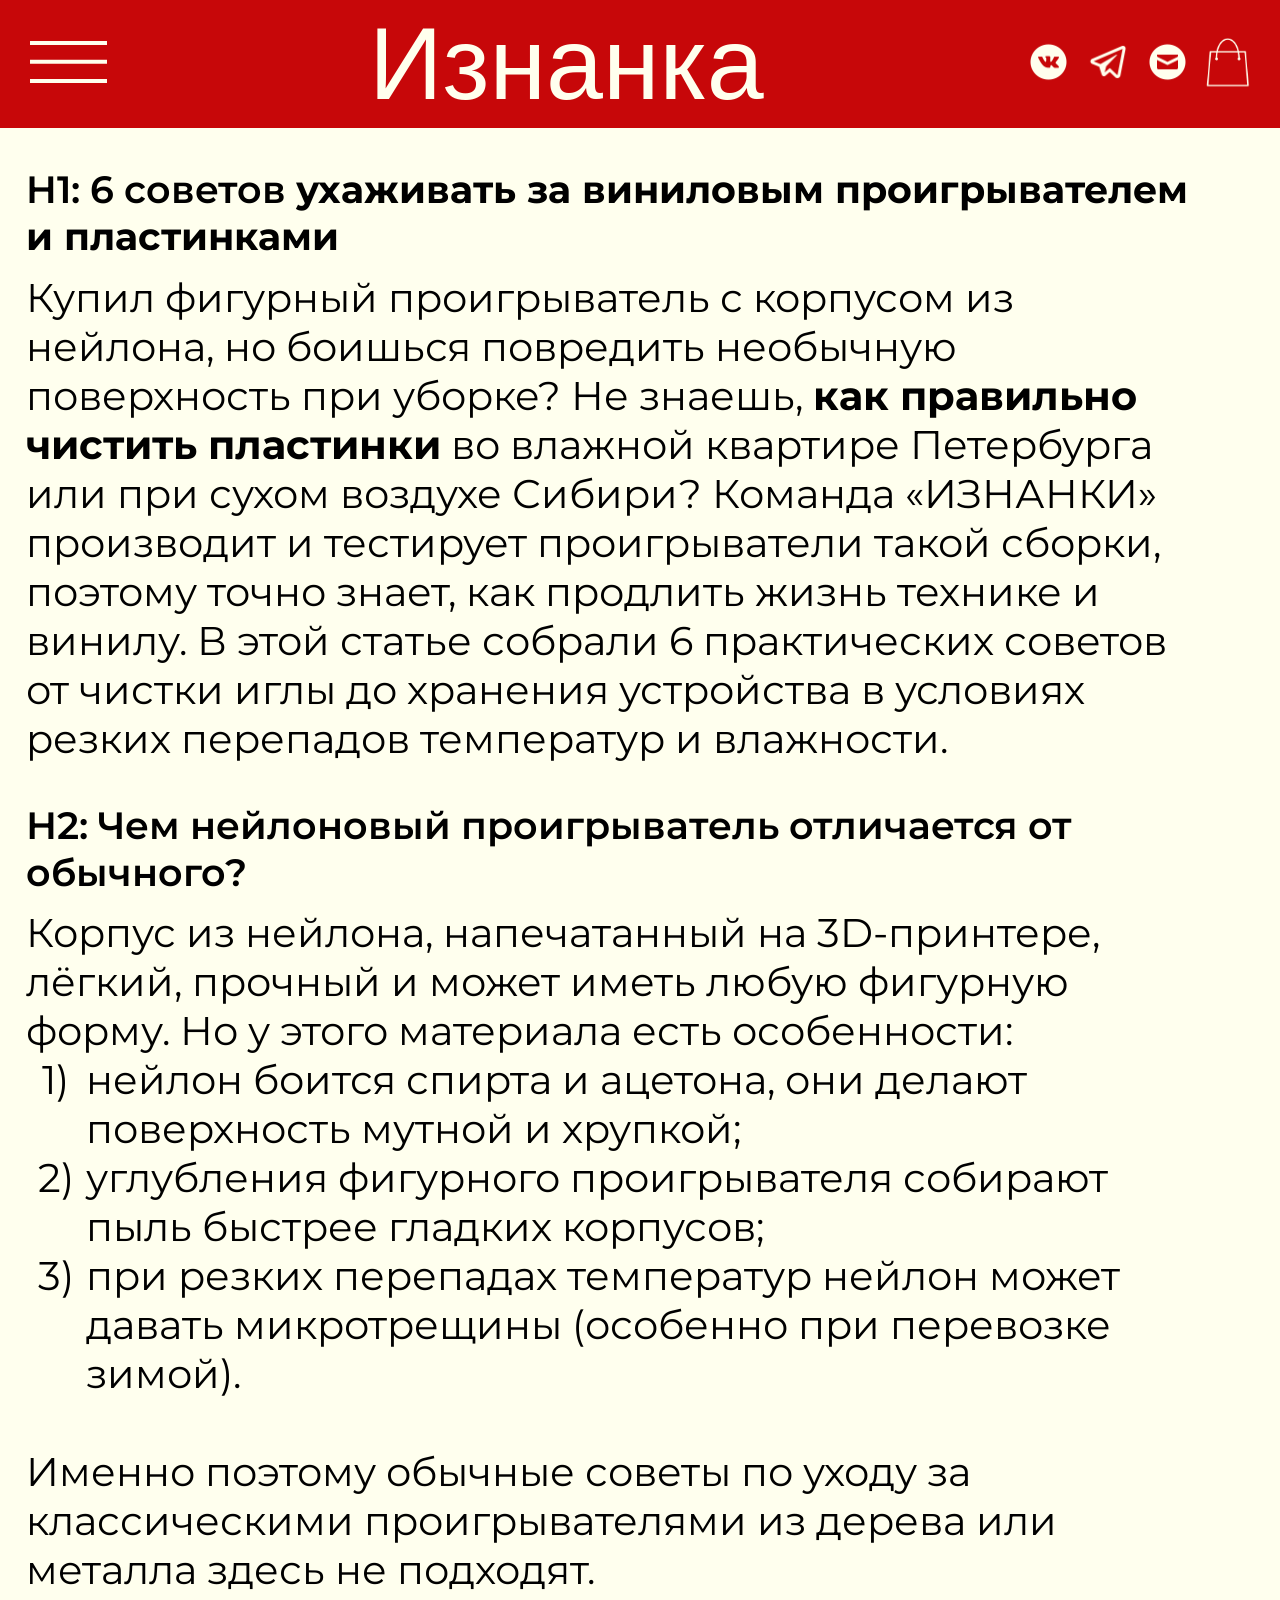
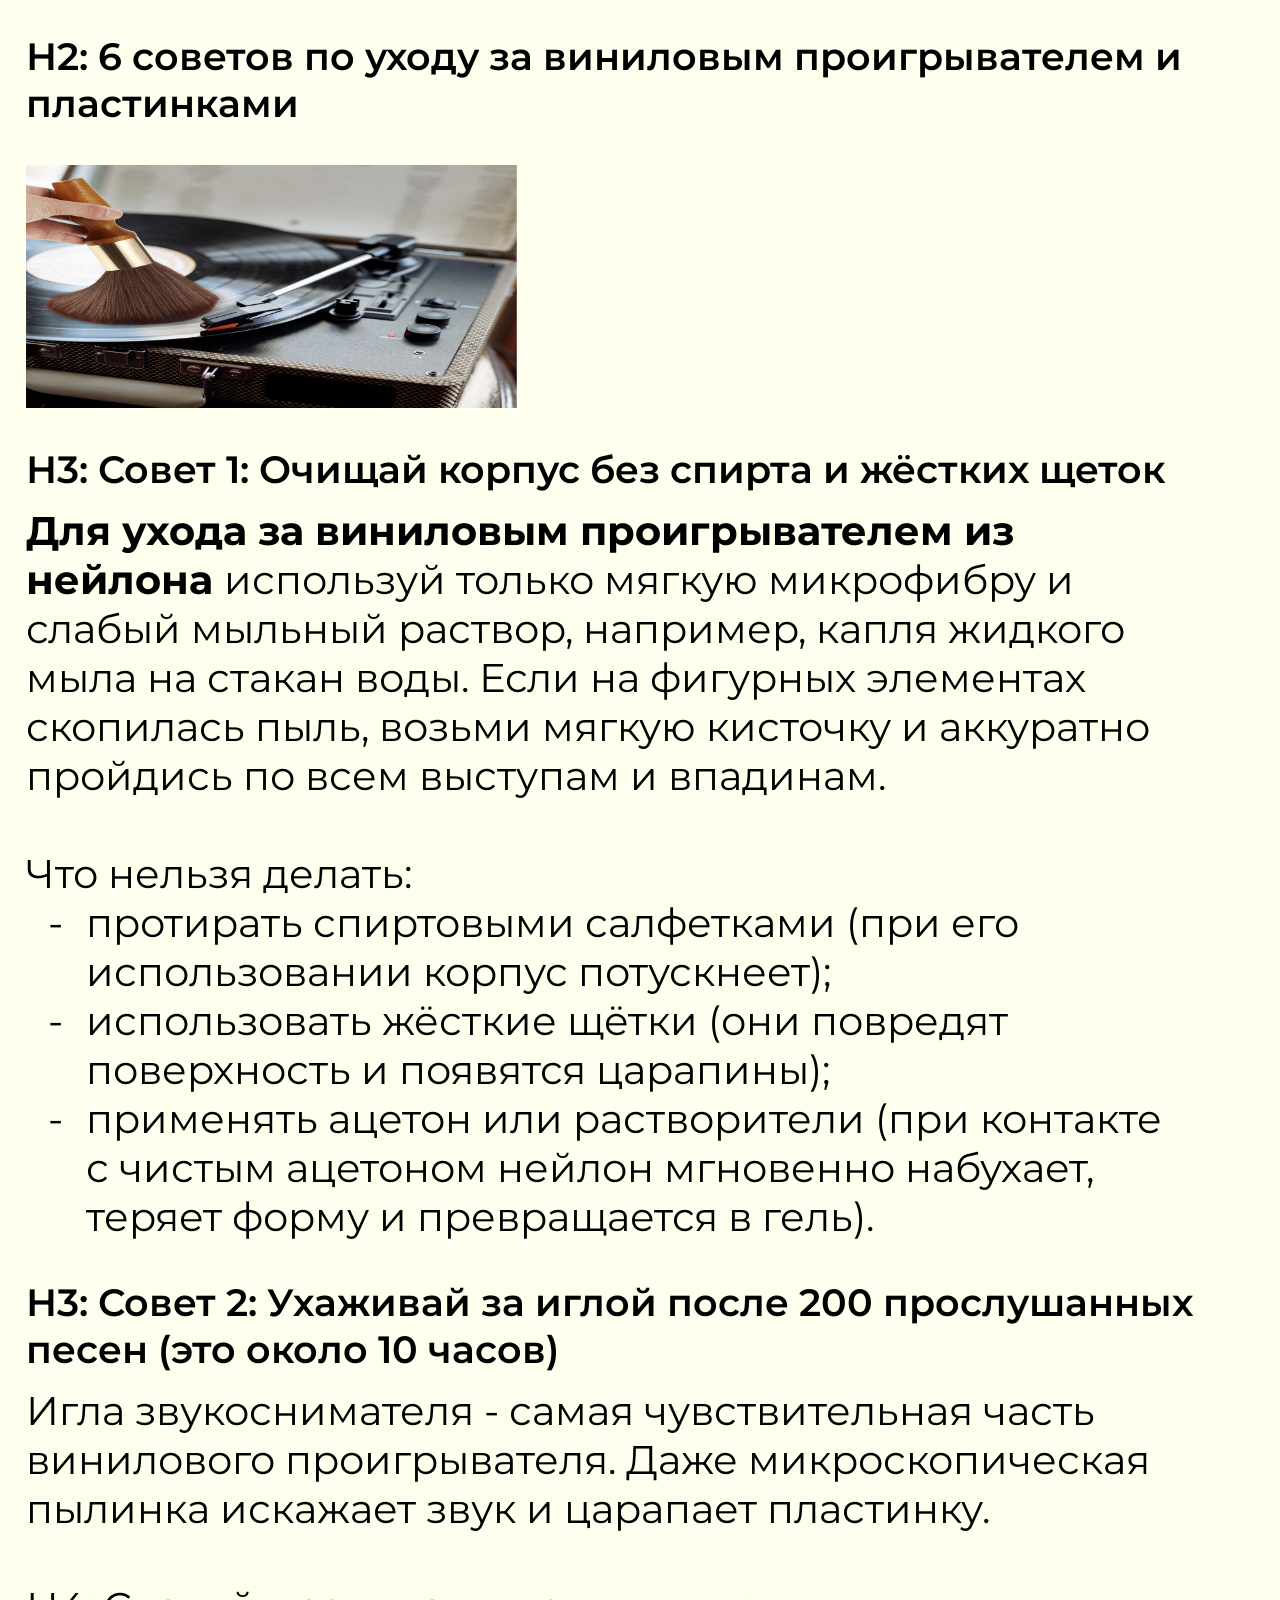
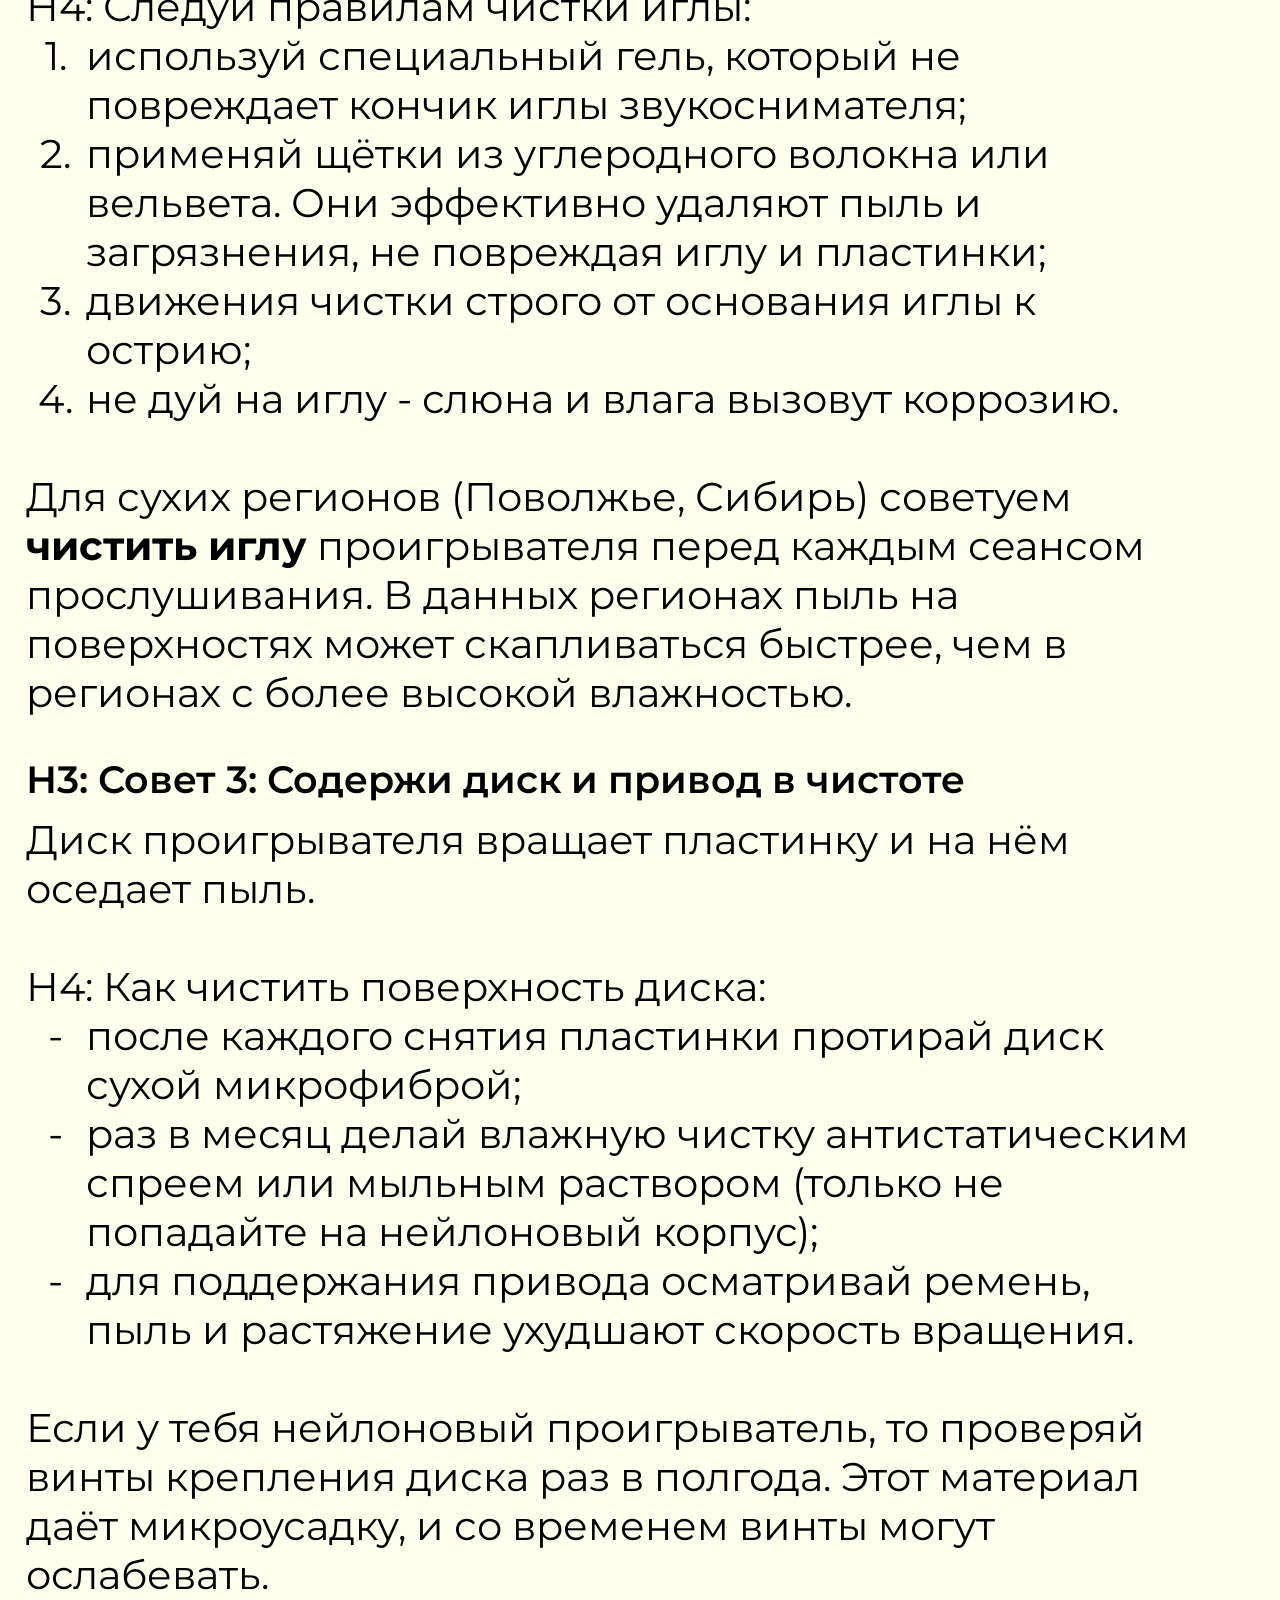
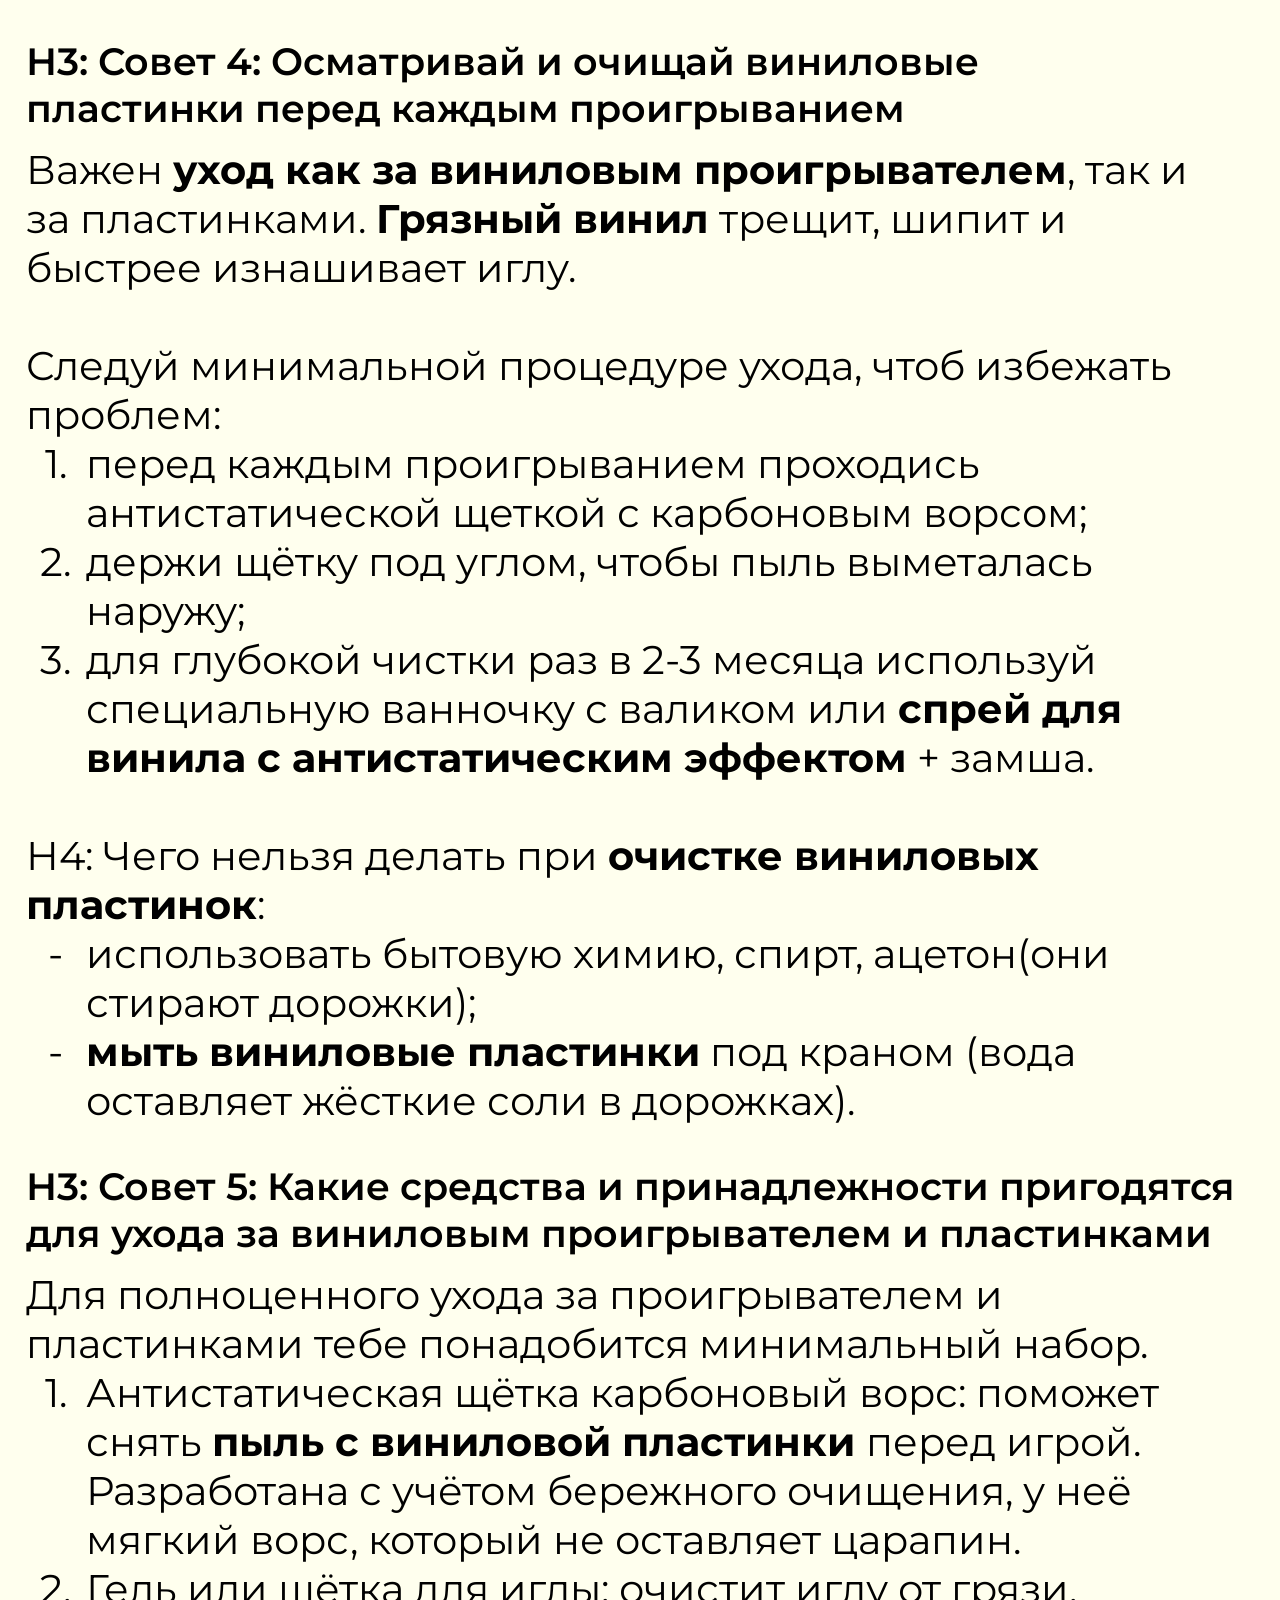
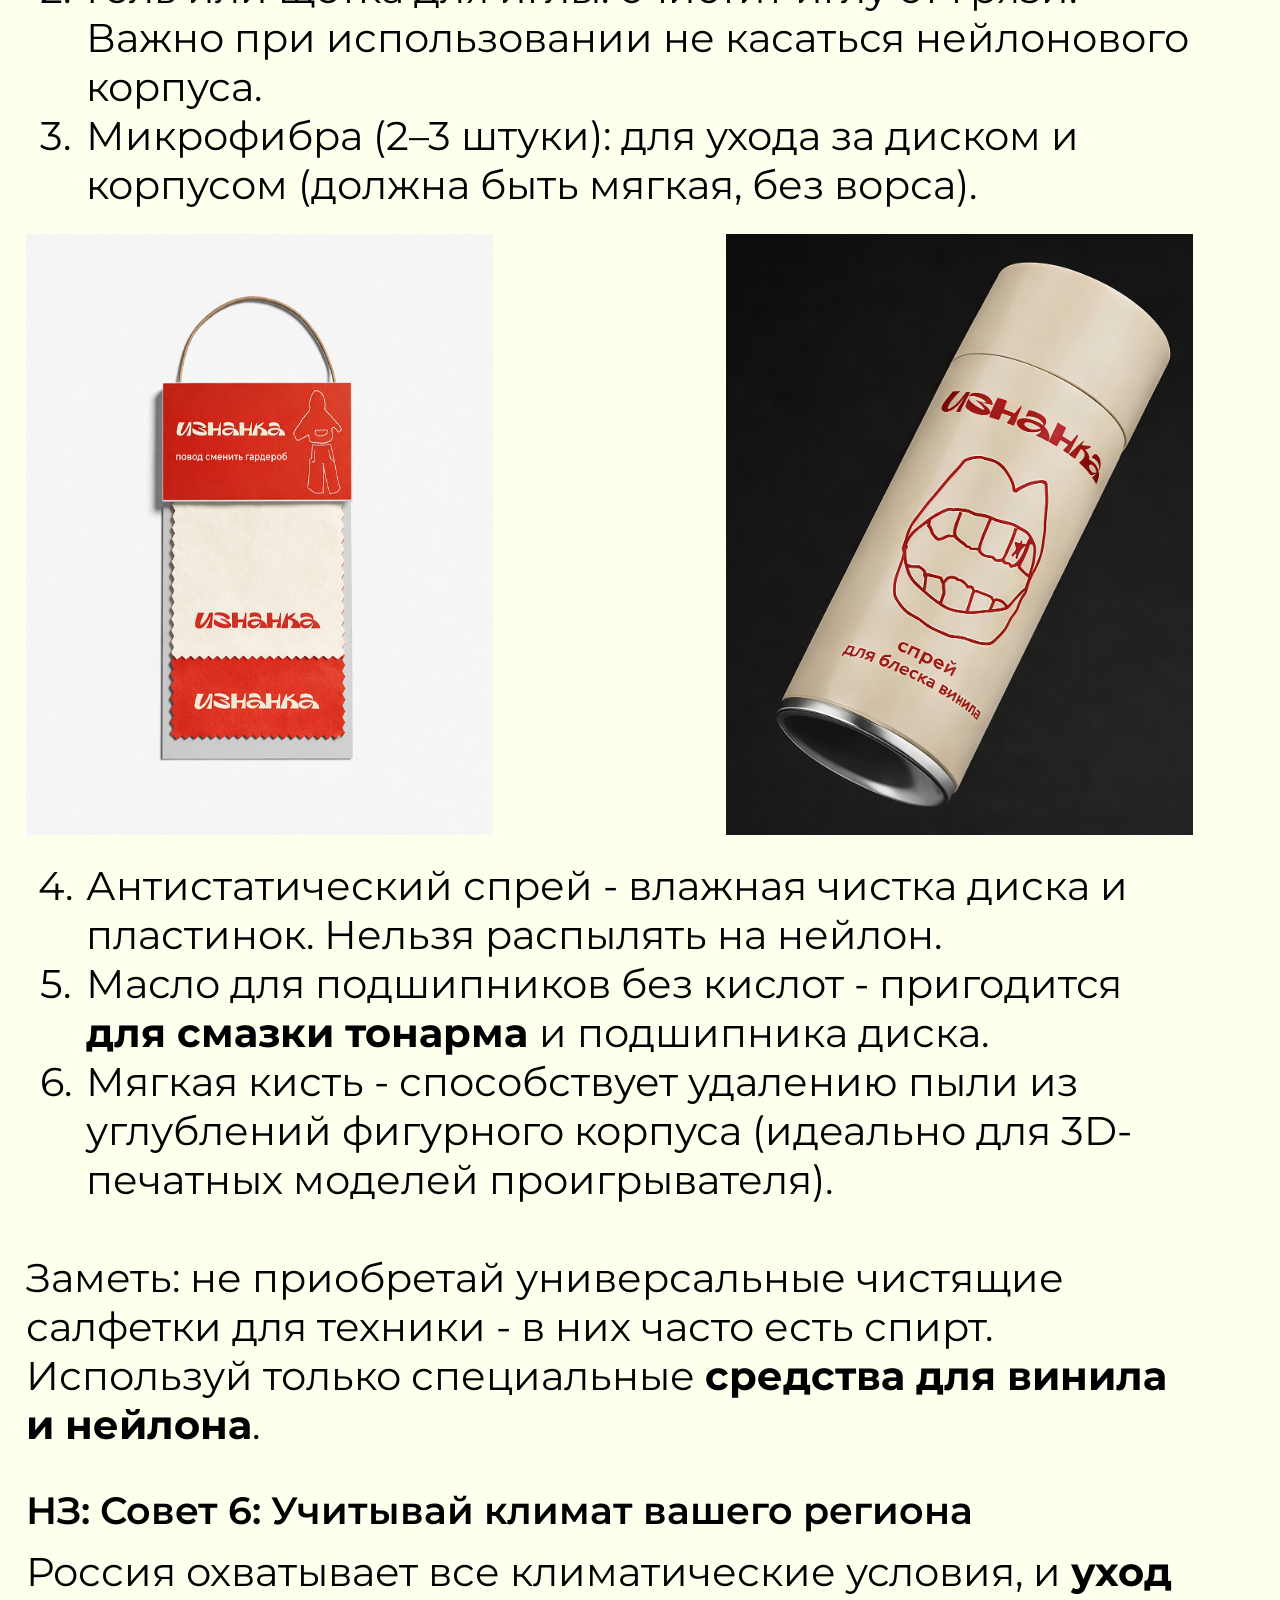
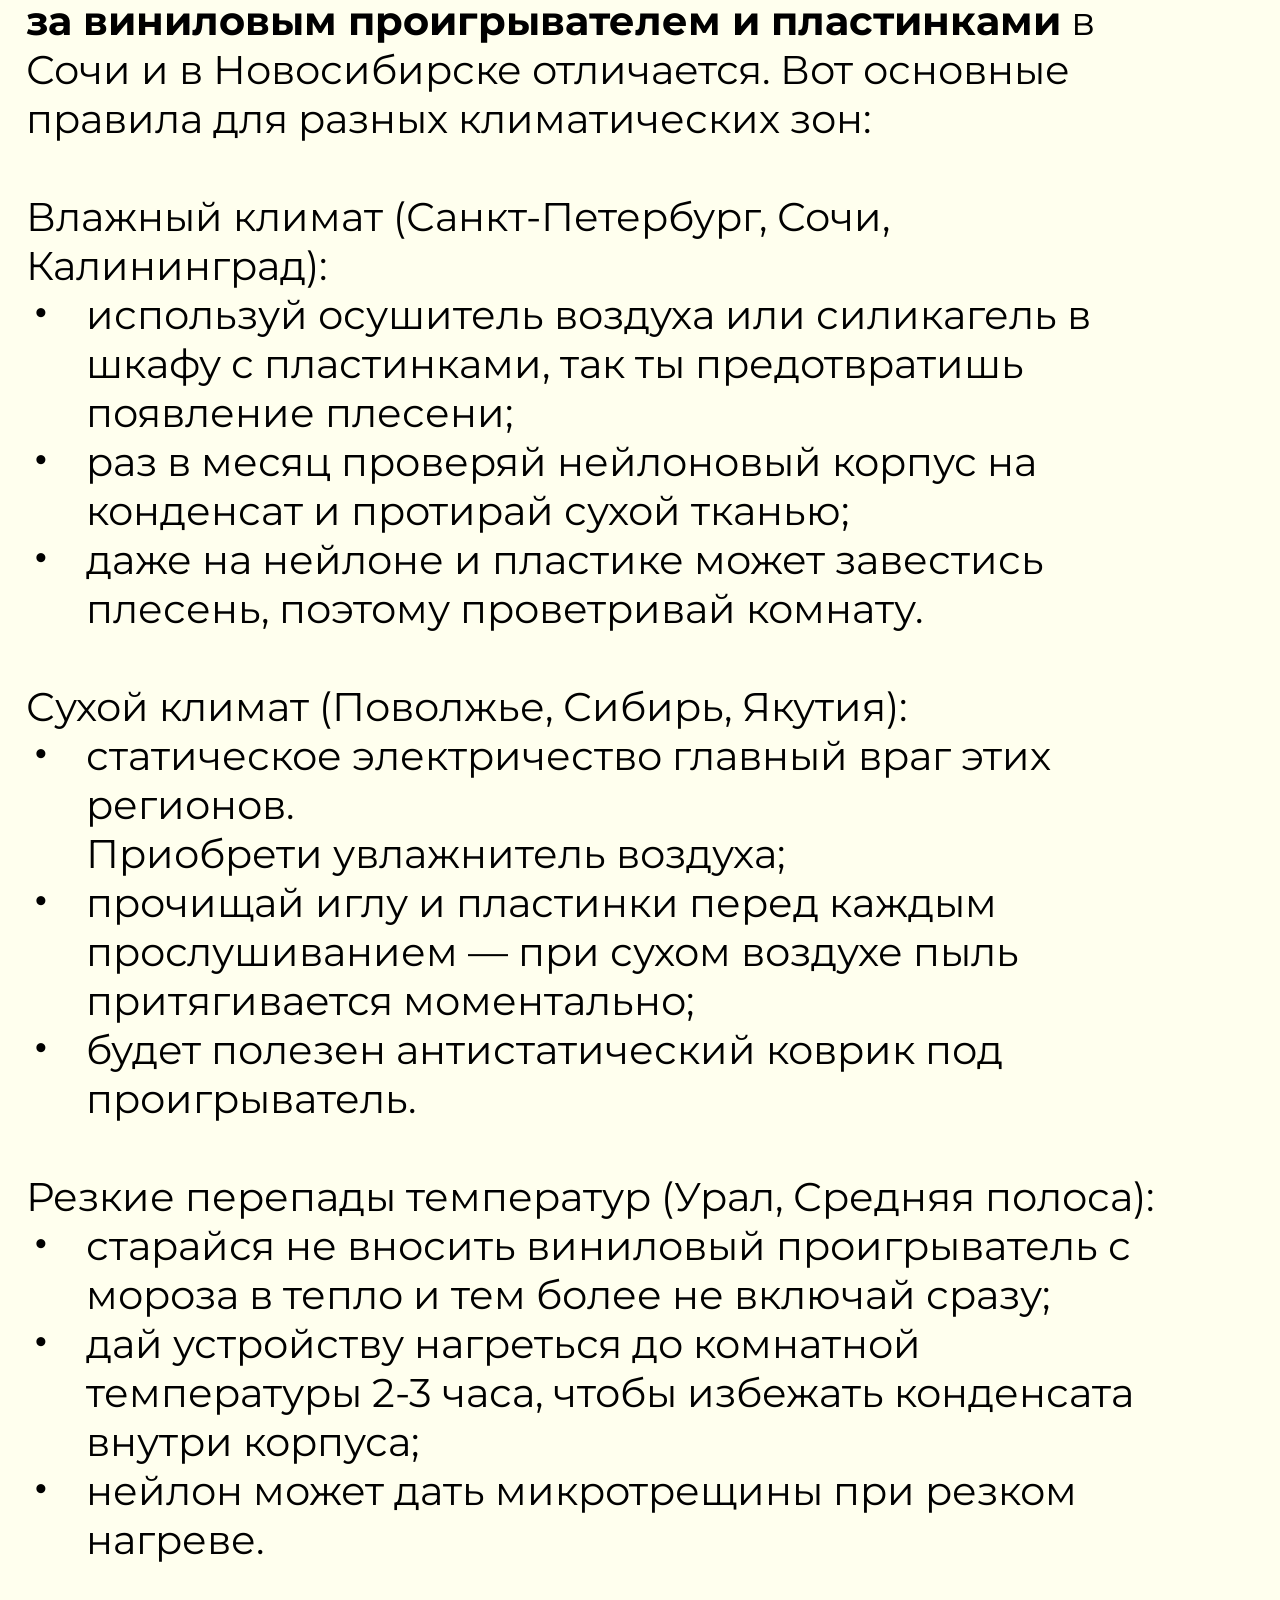
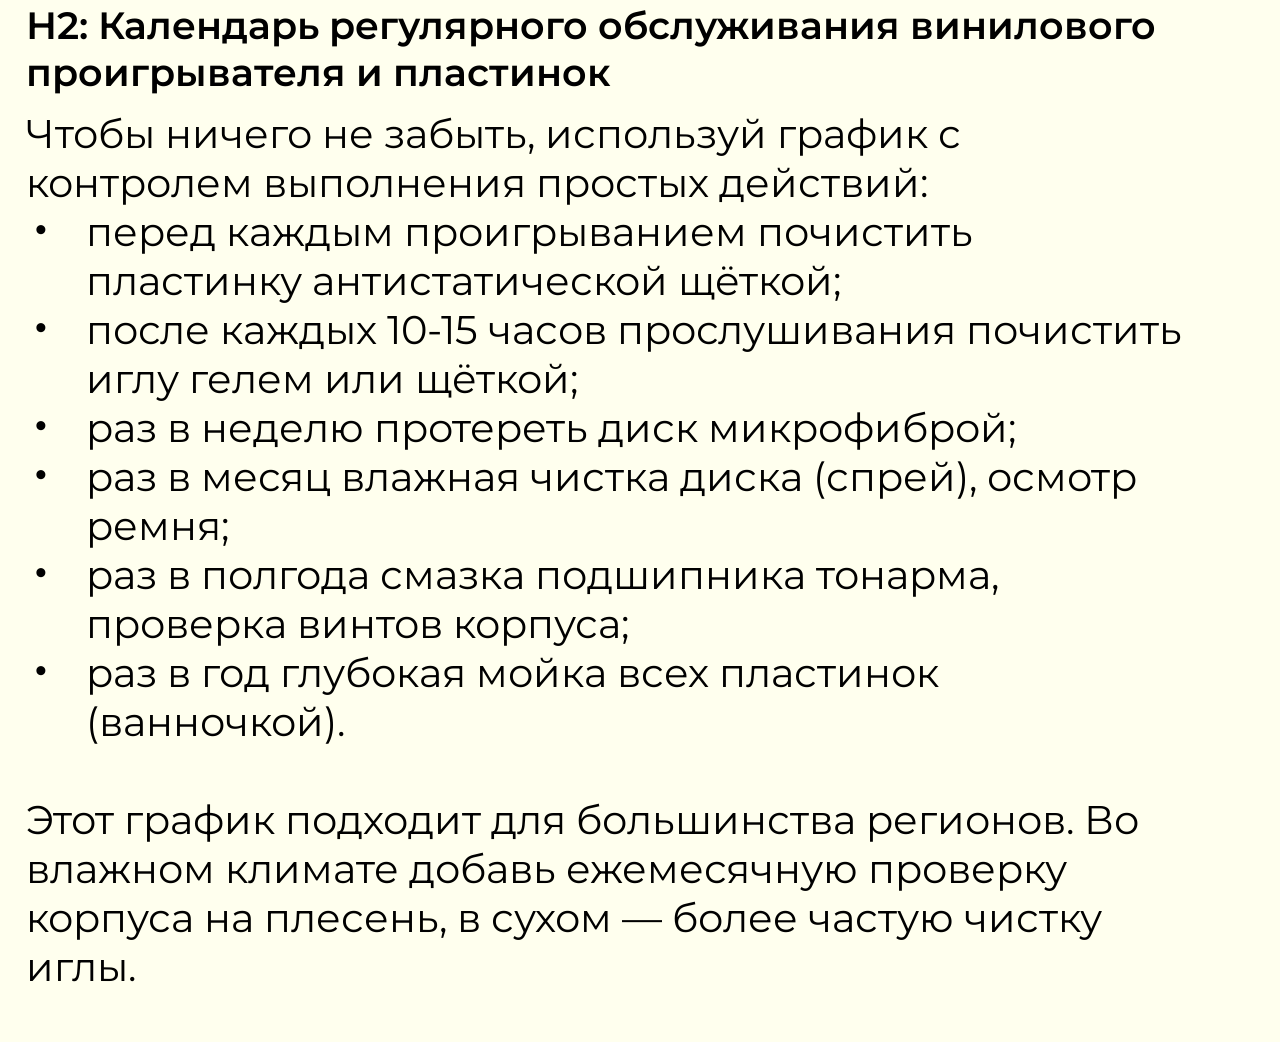
==== 6-sovetov-kak-uhazhivatь-za-vinilovym-proigryvatelem-i-plastinkami.html @ 29575b29 "11.04 1:49 add first article" ====
<!DOCTYPE html>
<html lang="ru">

<head>
  <meta charset="UTF-8">
  <meta name="viewport" content="width=device-width, initial-scale=1.0">
  <title>Страница не найдена</title>
  <link rel="stylesheet" href="assets/styles/articles.css">

</head>

<body>
  <header>
    <div class="header visible" id="header">
      <div class="header-left">
        <div class="menu-icon unmobile menu-open-btn">
          <img src="assets/icons/menu-icon-reverse.svg" alt="arrow">
        </div>
      </div>

      <div class="logo">Изнанка</div>

      <div class="header-right">
        <div class="header-icons">
          <a href="https://vk.ru/club236979089"><img src="assets/icons/vk-white.svg" alt="arrow"></a>
          <a href="https://t.me/iznankazvuka"><img src="assets/icons/telegram-white.svg" alt="arrow"></a>
          <a href="varya.fedorova.06@list.ru"><img src="assets/icons/main-white.svg" alt="arrow"></a>
          <a class="cart-button"><img id="cart-icon-mobile" src="assets/icons/cart-icon-reverse.svg" alt="arrow"></a>
        </div>
      </div>
    </div>
  </header>

  <article class="container">
    <h1 class="subtitle">
      H1: 6 советов <strong>ухаживать за виниловым проигрывателем и пластинками</strong>
    </h1>
    <div class="text-content">
      <p>Купил фигурный проигрыватель с корпусом из нейлона, но боишься повредить необычную поверхность при уборке? Не
        знаешь, <strong>как правильно чистить пластинки</strong> во влажной квартире Петербурга или при сухом воздухе
        Сибири? Команда «ИЗНАНКИ» производит и тестирует проигрыватели такой сборки, поэтому точно знает, как продлить
        жизнь
        технике и винилу. В этой статье собрали 6 практических советов от чистки иглы до хранения устройства в условиях
        резких перепадов температур и влажности.</p>
    </div>

    <h1 class="subtitle">
      Н2: Чем нейлоновый проигрыватель отличается от обычного?
    </h1>
    <div class="text-content">
      <p>Корпус из нейлона, напечатанный на 3D-принтере, лёгкий, прочный и может иметь любую фигурную форму. Но у этого
        материала есть особенности:
      <ol class="custom-counter" id="features-nylon">
        <li>нейлон боится спирта и ацетона, они делают поверхность мутной и хрупкой;</li>
        <li>углубления фигурного проигрывателя собирают пыль быстрее гладких корпусов;</li>
        <li>при резких перепадах температур нейлон может давать микротрещины (особенно при перевозке зимой).</li>
      </ol>
      <br>
      Именно поэтому обычные советы по уходу за классическими проигрывателями из дерева или металла здесь не подходят.
      </p>
    </div>

    <h1 class="subtitle">
      Н2: 6 советов по уходу за виниловым проигрывателем и пластинками
    </h1>
    <img src="assets/media/article1_img1.png" alt="arrow">

    <h1 class="subtitle">
      Н3: Совет 1: Очищай корпус без спирта и жёстких щеток
    </h1>
    <div class="text-content">
      <strong>Для ухода за виниловым проигрывателем из нейлона </strong>используй только мягкую микрофибру и слабый
      мыльный раствор,
      например, капля жидкого мыла на стакан воды. Если на фигурных элементах скопилась пыль, возьми мягкую кисточку и
      аккуратно пройдись по всем выступам и впадинам. <br> <br>
      Что нельзя делать: <br>
      <ol class="custom-counter" id="cant-do">
        <li>протирать спиртовыми салфетками (при его использовании корпус потускнеет);</li>
        <li>использовать жёсткие щётки (они повредят поверхность и появятся царапины);</li>
        <li>применять ацетон или растворители (при контакте с чистым ацетоном нейлон мгновенно набухает, теряет форму и
          превращается в гель).</li>
      </ol>
    </div>


    <h1 class="subtitle">
      Н3: Совет 2: Ухаживай за иглой после 200 прослушанных песен (это около 10 часов)
    </h1>
    <div class="text-content">
      Игла звукоснимателя - самая чувствительная часть винилового проигрывателя. Даже микроскопическая пылинка искажает
      звук и царапает пластинку. <br><br>
      Н4: Следуй правилам чистки иглы:
      <ol class="custom-counter" id="cleaning-needle">
        <li>используй специальный гель, который не повреждает кончик иглы звукоснимателя;</li>
        <li>применяй щётки из углеродного волокна или вельвета. Они эффективно удаляют пыль и загрязнения, не повреждая
          иглу и
          пластинки;</li>
        <li>движения чистки строго от основания иглы к острию;</li>
        <li>не дуй на иглу - слюна и влага вызовут коррозию.</li>
      </ol>
      <br>
      Для сухих регионов (Поволжье, Сибирь) советуем <strong>чистить иглу</strong> проигрывателя перед каждым сеансом
      прослушивания. В
      данных регионах пыль на поверхностях может скапливаться быстрее, чем в регионах с более высокой влажностью.
    </div>

    <h1 class="subtitle">
      Н3: Совет 3: Содержи диск и привод в чистоте
    </h1>
    <div class="text-content">
      Диск проигрывателя вращает пластинку и на нём оседает пыль.<br><br>
      Н4: Как чистить поверхность диска:
      <ol class="custom-counter" id="disk-cleaning">
        <li>после каждого снятия пластинки протирай диск сухой микрофиброй;</li>
        <li>раз в месяц делай влажную чистку антистатическим спреем или мыльным раствором (только не попадайте на
          нейлоновый корпус);</li>
        <li>для поддержания привода осматривай ремень, пыль и растяжение ухудшают скорость вращения.</li>
      </ol>
      <br>
      Если у тебя нейлоновый проигрыватель, то проверяй винты крепления диска раз в полгода. Этот материал даёт
      микроусадку, и со временем винты могут ослабевать.
    </div>

    <h1 class="subtitle">
      Н3: Совет 4: Осматривай и очищай виниловые пластинки перед каждым проигрыванием
    </h1>
    <div class="text-content">
      Важен <strong>уход как за виниловым проигрывателем</strong>, так и за пластинками. <strong>Грязный винил</strong>
      трещит, шипит и быстрее изнашивает иглу. <br><br>
      Следуй минимальной процедуре ухода, чтоб избежать проблем:
      <ol class="custom-counter" id="vinyl-rules">
        <li>перед каждым проигрыванием проходись антистатической щеткой с карбоновым ворсом;</li>
        <li>держи щётку под углом, чтобы пыль выметалась наружу;</li>
        <li>для глубокой чистки раз в 2-3 месяца используй специальную ванночку с валиком или <strong>спрей для винила с
            антистатическим эффектом</strong> + замша.</li>
      </ol>
      <br>
      Н4: Чего нельзя делать при <strong>очистке виниловых пластинок</strong>:
      <ol class="custom-counter" id="vinyl-donts">
        <li>использовать бытовую химию, спирт, ацетон(они стирают дорожки);</li>
        <li><strong>мыть виниловые пластинки</strong> под краном (вода оставляет жёсткие соли в дорожках).</li>
      </ol>
    </div>

    <h1 class="subtitle" style="width: 100%;">
      Н3: Совет 5: Какие средства и принадлежности пригодятся для ухода за виниловым проигрывателем и пластинками
    </h1>
    <div class="text-content">
      Для полноценного ухода за проигрывателем и пластинками тебе понадобится минимальный набор.
      <ol class="custom-counter" id="tools-list">
        <li>Антистатическая щётка карбоновый ворс: поможет снять <strong>пыль с виниловой пластинки </strong>перед игрой. Разработана с
          учётом бережного очищения, у неё мягкий ворс, который не оставляет царапин. </li>
        <li>Гель или щётка для иглы: очистит иглу от грязи. Важно при использовании не касаться нейлонового корпуса.
        </li>
        <li>Микрофибра (2–3 штуки): для ухода за диском и корпусом (должна быть мягкая, без ворса).</li>
        <div style="display: flex; justify-content: space-between;">
          <img src="assets/media/article1_img2.png" alt="arrow">
          <img src="assets/media/article1_img3.png" alt="arrow">
        </div>
        <li>Антистатический спрей - влажная чистка диска и пластинок. Нельзя распылять на нейлон.</li>
        <li>Масло для подшипников без кислот - пригодится<strong> для смазки тонарма </strong>и подшипника диска.</li>
        <li>Мягкая кисть - способствует удалению пыли из углублений фигурного корпуса (идеально для 3D-печатных моделей проигрывателя).</li>
      </ol>
      <br>
      Заметь: не приобретай универсальные чистящие салфетки для техники - в них часто есть спирт. Используй только специальные <strong>средства для винила и нейлона</strong>.
    </div>
<h1 class="subtitle">
      НЗ: Совет 6: Учитывай климат вашего региона 
    </h1>
    <div class="text-content">
      Россия охватывает все климатические условия, и <strong> уход за виниловым проигрывателем и пластинками</strong> в Сочи и в Новосибирске отличается. 
      Вот основные правила для разных климатических зон:  <br><br>
      
      Влажный климат (Санкт-Петербург, Сочи, Калининград): 
      <ol class="custom-counter" id="climate-wet">
        <li>используй осушитель воздуха или силикагель в шкафу с пластинками, так ты предотвратишь появление плесени; </li>
        <li>раз в месяц проверяй нейлоновый корпус на конденсат и протирай сухой тканью; </li>
        <li>даже на нейлоне и пластике может завестись плесень, поэтому проветривай комнату. </li>
      </ol>
      <br>
      
      Сухой климат (Поволжье, Сибирь, Якутия):  <br>
      <ol class="custom-counter" id="climate-dry">
        <li>статическое электричество главный враг этих регионов. <br>Приобрети увлажнитель воздуха; </li>
        <li>прочищай иглу и пластинки перед каждым прослушиванием — при сухом воздухе пыль притягивается моментально; </li>
        <li>будет полезен антистатический коврик под проигрыватель. </li>
      </ol>
      <br>
      
      Резкие перепады температур (Урал, Средняя полоса): 
      <ol class="custom-counter" id="climate-temp">
        <li>старайся не вносить виниловый проигрыватель с мороза в тепло и тем более не включай сразу; </li>
        <li>дай устройству нагреться до комнатной температуры 2-3 часа, чтобы избежать конденсата внутри корпуса; </li>
        <li>нейлон может дать микротрещины при резком нагреве. </li>
      </ol>
    </div>

    <h1 class="subtitle">
      Н2: Календарь регулярного обслуживания винилового проигрывателя и пластинок 
    </h1>
    <div class="text-content">
      Чтобы ничего не забыть, используй график с контролем выполнения простых действий: 
      <ol class="custom-counter" id="final-calendar">
        <li>перед каждым проигрыванием почистить пластинку антистатической щёткой; </li>
        <li>после каждых 10-15 часов прослушивания почистить иглу гелем или щёткой; </li>
        <li>раз в неделю протереть диск микрофиброй; </li>
        <li>раз в месяц влажная чистка диска (спрей), осмотр ремня; </li>
        <li>раз в полгода смазка подшипника тонарма, проверка винтов корпуса; </li>
        <li>раз в год глубокая мойка всех пластинок (ванночкой). </li>
      </ol>
      <br>
      Этот график подходит для большинства регионов.  Во влажном климате добавь ежемесячную проверку корпуса на плесень, в сухом — более частую чистку иглы. 
    </div>
  </article>

</body>

</html>
---- assets/styles/articles.css ----
@font-face {
    font-family: 'Montserrat';
    src: url("../fonts/Montserrat-Regular.ttf") format('truetype');
    font-weight: 400;
    font-display: swap;
}

@font-face {
    font-family: 'Montserrat';
    src: url("../fonts/Montserrat-Regular.ttf") format('truetype');
    font-weight: 500;
    font-display: swap;
}

@font-face {
    font-family: 'Montserrat';
    src: url("../fonts/Montserrat-SemiBold.ttf") format('truetype');
    font-weight: 600;
    font-display: swap;
}

@font-face {
    font-family: 'Montserrat';
    src: url("../fonts/Montserrat-Bold.ttf") format('truetype');
    font-weight: 700;
    font-display: swap;
}

* {
    margin: 0;
    padding: 0;
    box-sizing: border-box;
}

body {
    font-family: 'Montserrat', sans-serif;
    font-weight: 500;
    color: #C70709;
    background-color: #FFFFEE;
    overflow-x: hidden;
    /* Защита от горизонтального скролла */
}



/* ================= HEADER ================= */
header {
    width: 100%;
    position: sticky;
    z-index: 100;
    top: 0;
}

.header {
    background-color: #C70709;
    color: #FFFFEE;
    display: flex;
    justify-content: space-between;
    align-items: center;
    padding: clamp(10px, 2vw, 10px) clamp(15px, 4vw, 30px);
    transition: all 0.3s ease;
}

.menu-icon img {
    cursor: pointer;
    width: clamp(30px, 6vw, 100px);
    height: auto;
}

.logo {
    font-family: 'A24', sans-serif;
    line-height: 0.8;
    font-size: clamp(40px, 8vw, 140px);
    text-align: center;
}

.header-right {
    display: flex;
    align-items: center;
}

.header-icons {
    display: flex;
    align-items: center;
    gap: clamp(5px, 1.5vw, 15px);
}

.header-icons img {
    width: clamp(20px, 3.5vw, 60px);
    height: auto;
    cursor: pointer;
}

/* CONTENT */
.container {
    width: 100%;
    display: flex;
    flex-direction: column;
    align-items: left;
    padding: 2vw 2vw;
    color: #000;
}

.container a {
    font-size: 40px;
    text-decoration: none;
    color: #000;
}

.subtitle {
    width: 95%;
    font-size: clamp(28px, 3vw, 48px);
    font-weight: 600;
    margin: 1vw 0;
}

.text-content {
    width: 95%;
    font-size: 40px;
    font-weight: 500;
    margin-bottom: 2vw;
}

ol.custom-counter {
    list-style: none;
    /* Убираем стандартные маркеры */
    counter-reset: item;
    /* Инициализируем счётчик */
}

ol.custom-counter li {
    counter-increment: item;
    /* Увеличиваем счётчик для каждого элемента */
    padding-left: 1.5em;
    /* место под номер */
    text-indent: -1.8em;
    /* сдвигаем первую строку назад */
}

ol.custom-counter li::before {
    display: inline-block;
    text-indent: 0.6em;
    /* сдвигаем первую строку назад */

    width: 1.5em;
    /* Фиксированная ширина для выравнивания */
    margin-right: 0.3em;
    /* Отступ справа */
    text-align: center;
    /* Выравнивание номера по правому краю внутри блока */
}

#features-nylon li::before {
    content: counter(item) ") ";
    /* Выводим номер + скобка + пробел */

}

#cant-do li::before {
    content: "- ";
    /* Выводим номер + скобка + пробел */

}

#cleaning-needle li::before {
    content: counter(item) ". ";
    /* Выводим номер + скобка + пробел */
}

/* Список с тире (Совет 3, Совет 4 запреты, Календарь) */
#disk-cleaning li::before,
#vinyl-donts li::before,
#calendar li::before {
    content: "- ";
}

/* Список с цифрой и точкой (Совет 4, Совет 5) */
#vinyl-rules li::before,
#tools-list li::before {
    content: counter(item) ". ";
}

/* Стили для выделения важных предупреждений */
.text-content strong {
    font-weight: 700;
}

/* Список с тире для климатических зон и календаря */
#climate-wet li::before,
#climate-dry li::before,
#climate-temp li::before,
#final-calendar li::before {
    content: "•";
    font-size: 60px;
    line-height: 15px;
}
#climate-wet li,
#climate-dry li,
#climate-temp li,
#final-calendar li {
        text-indent: -2.7em;

}
img {
    width: 40%;
    margin: 2vw 0;
}
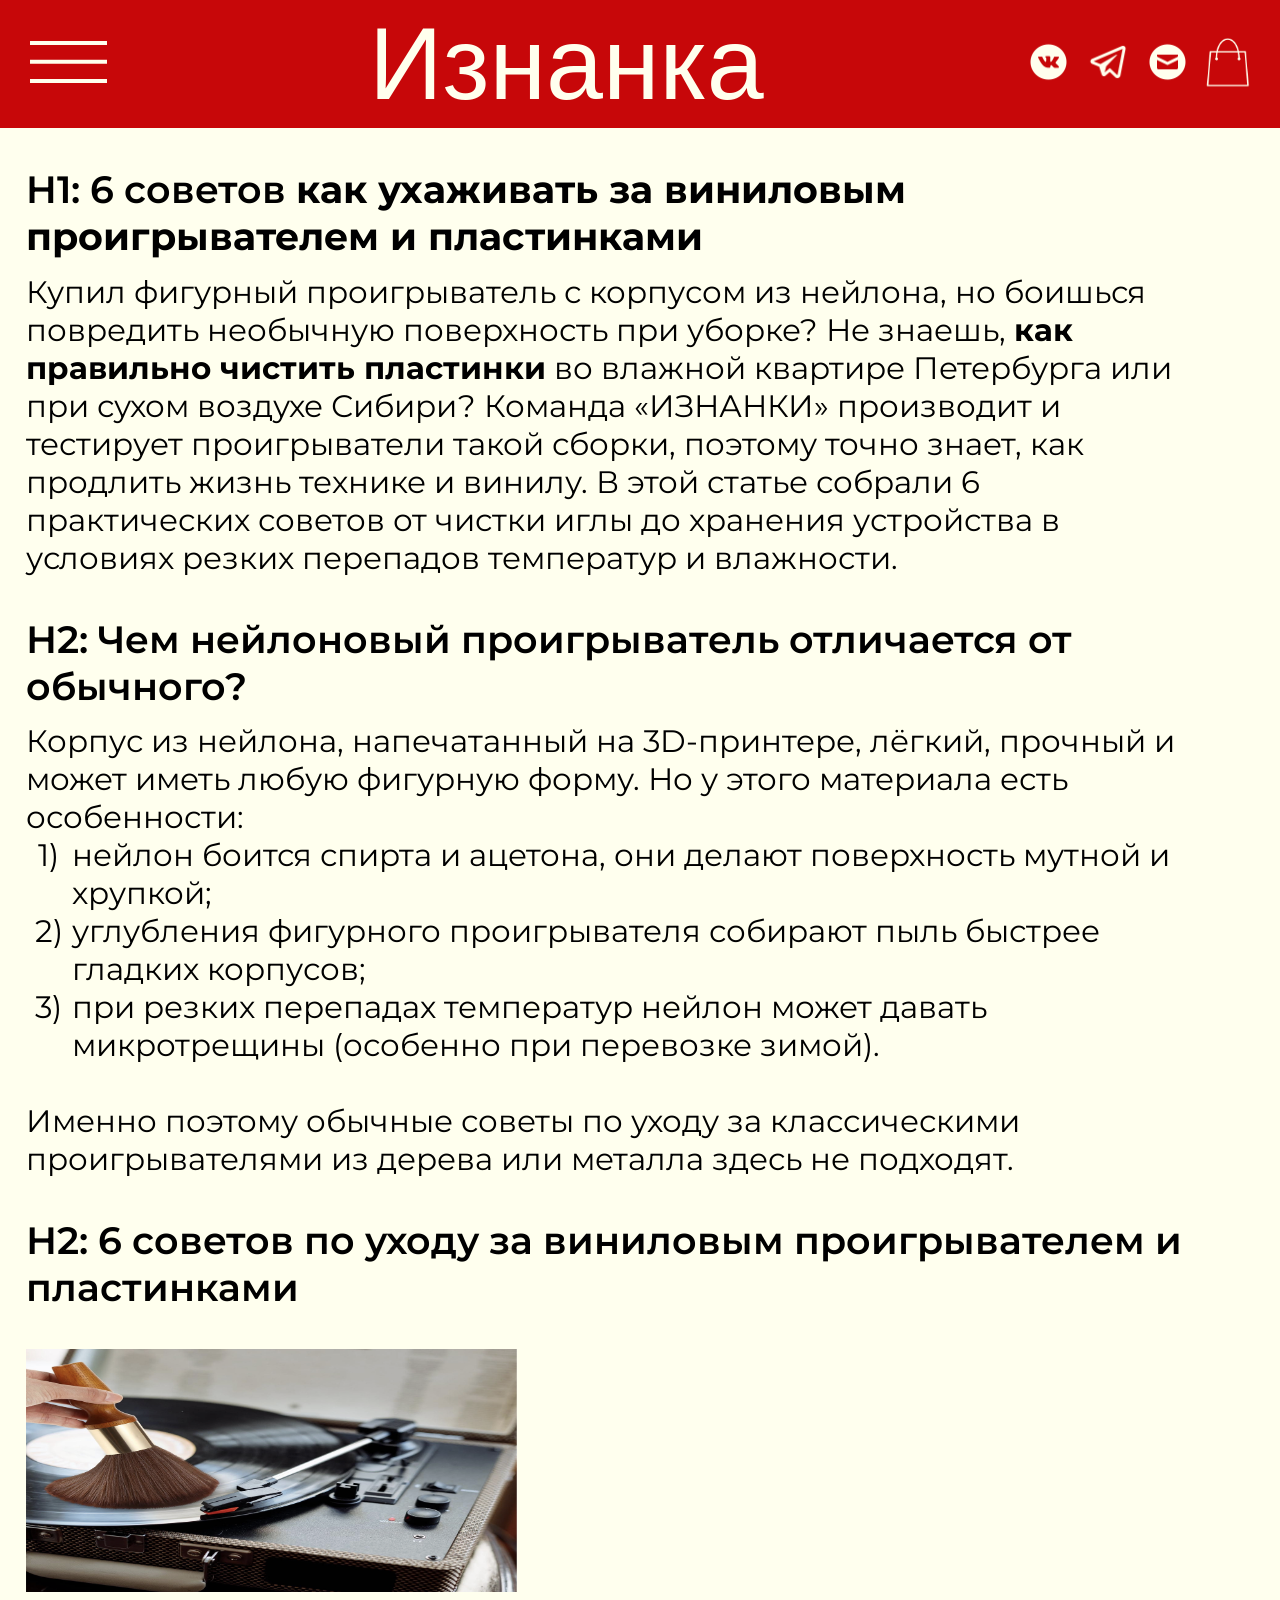
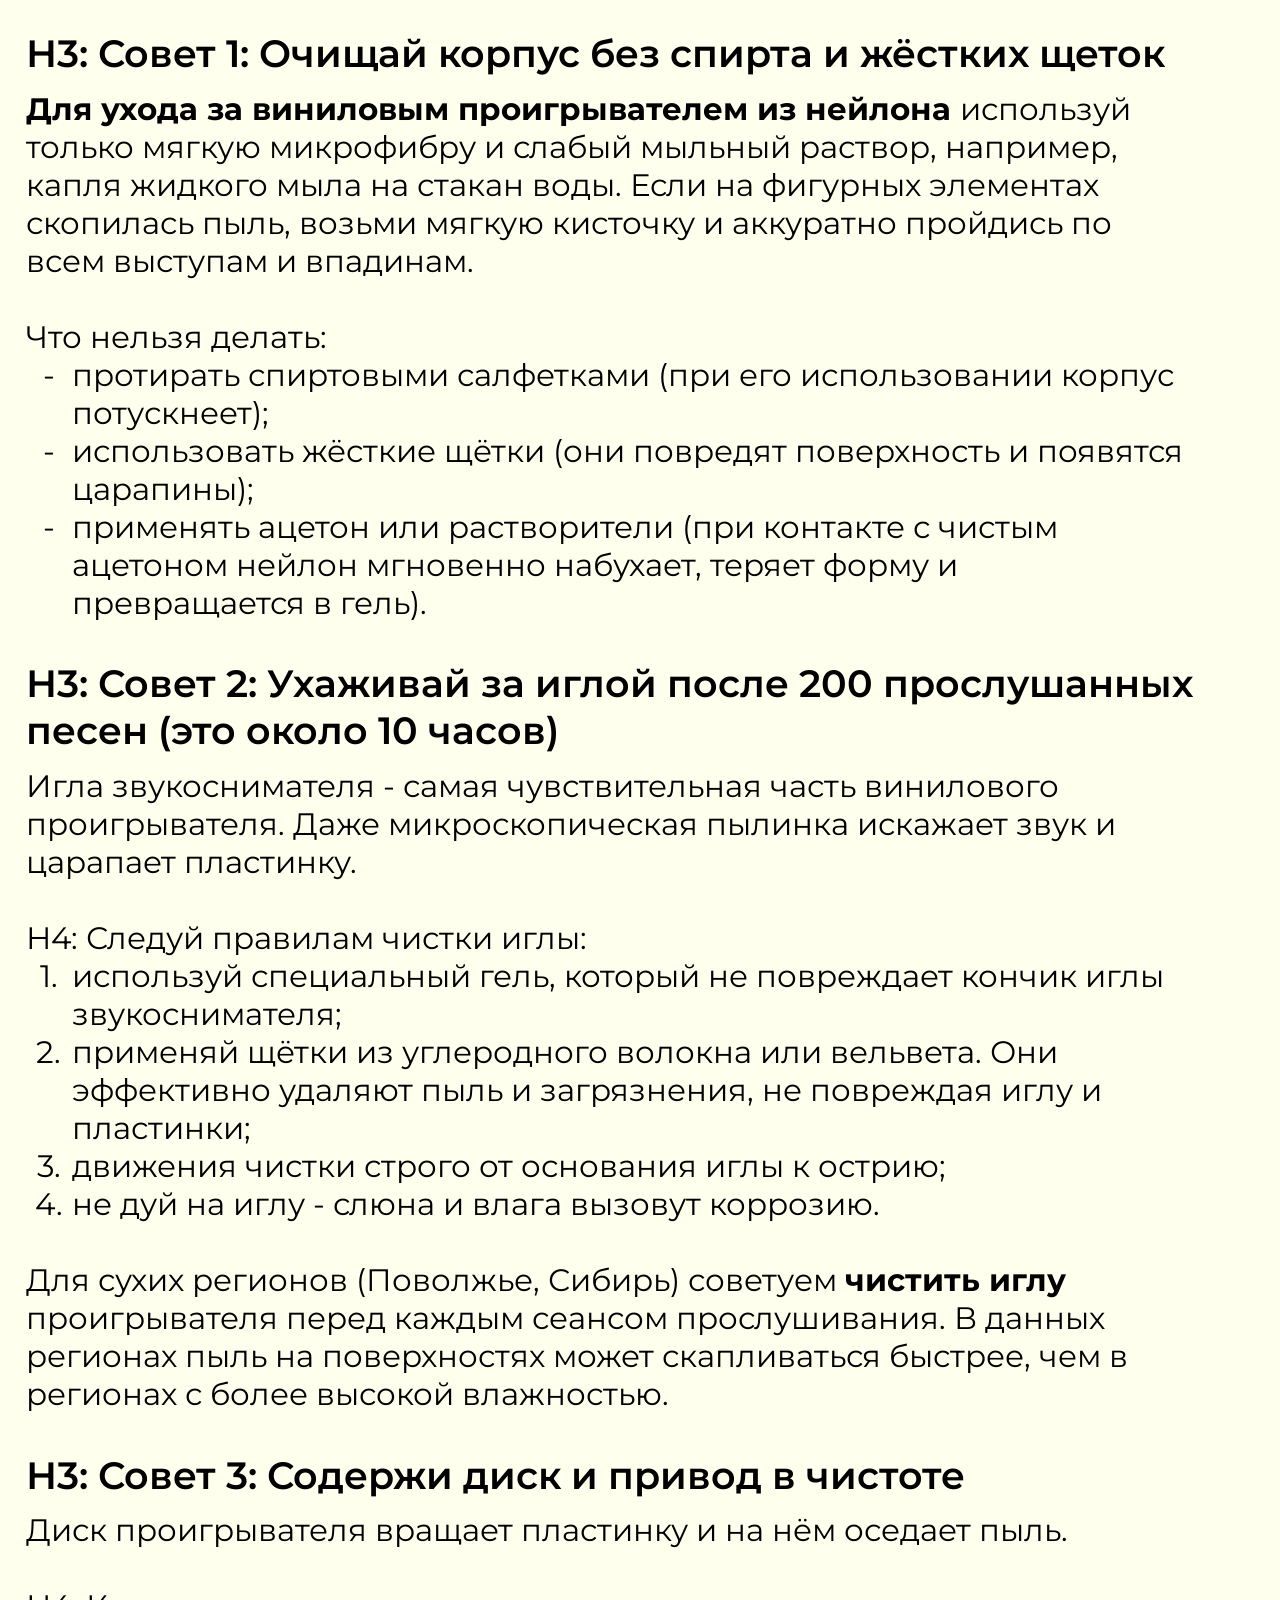
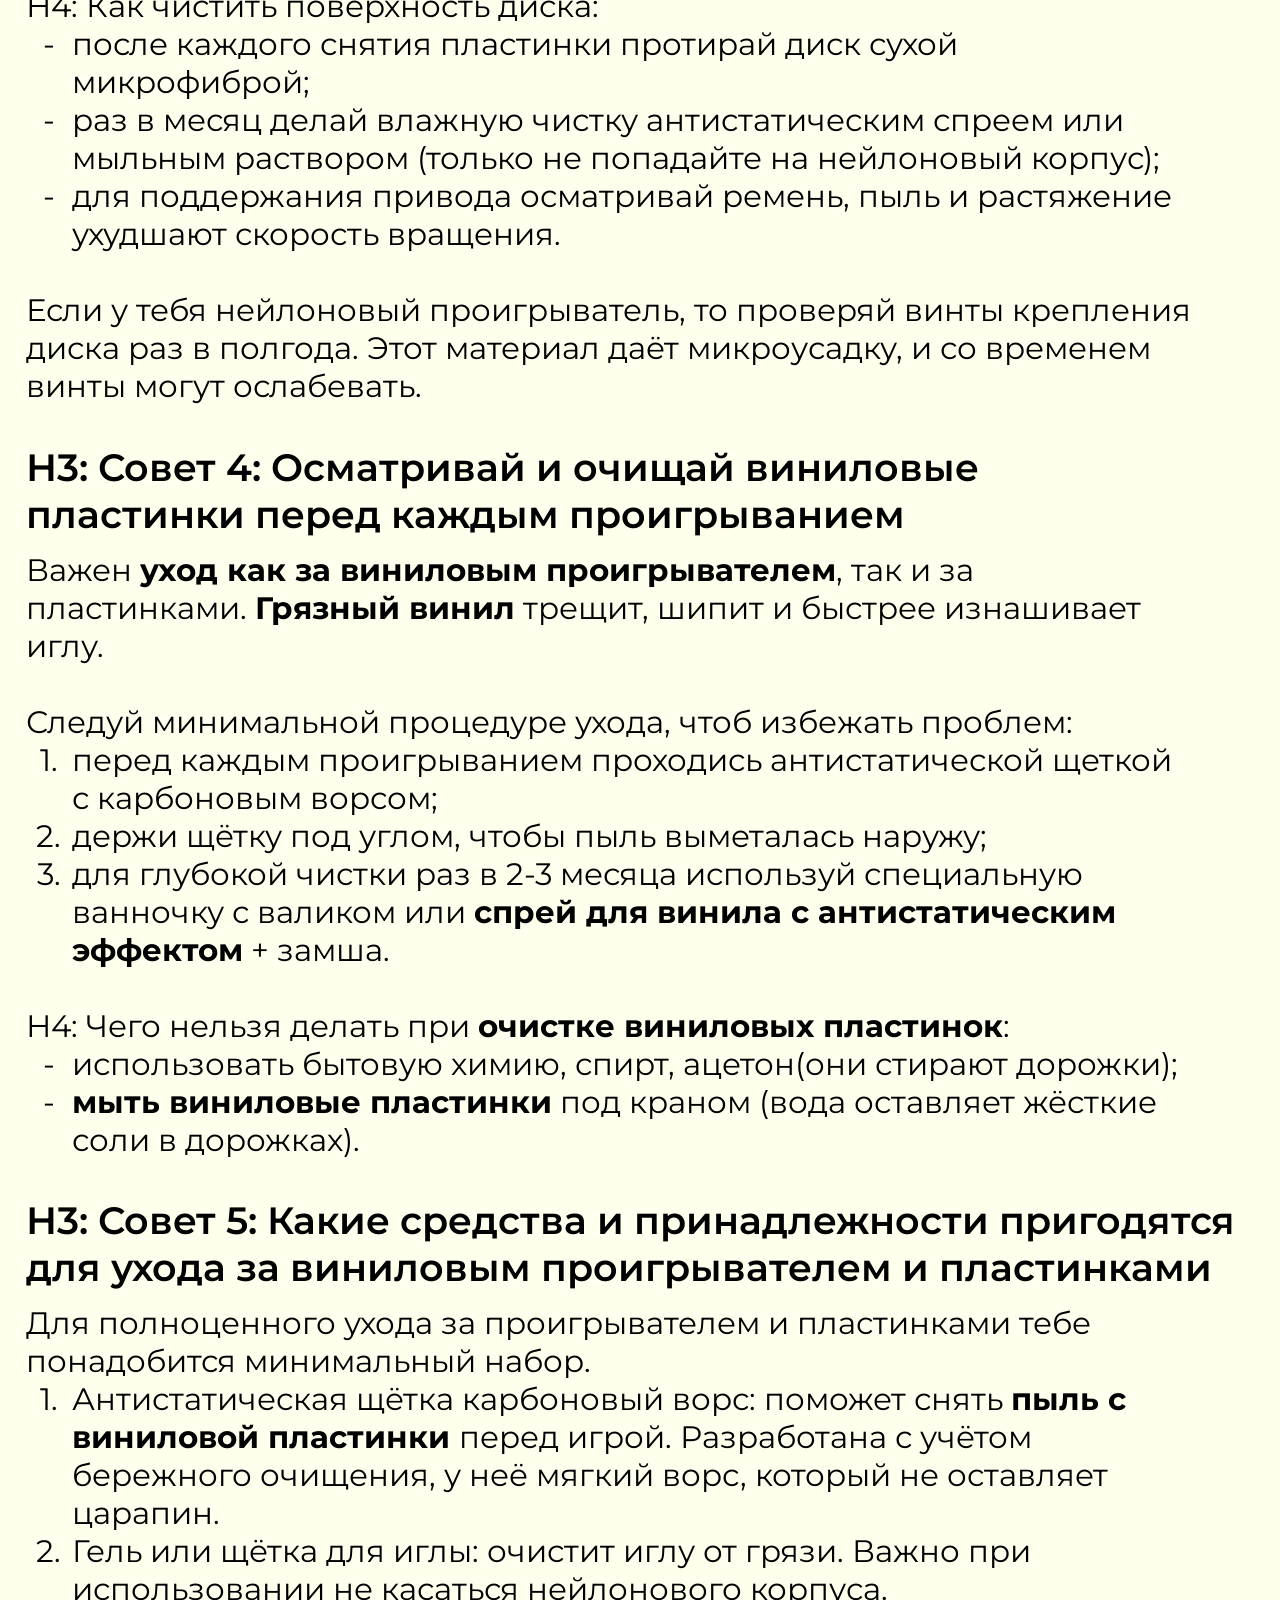
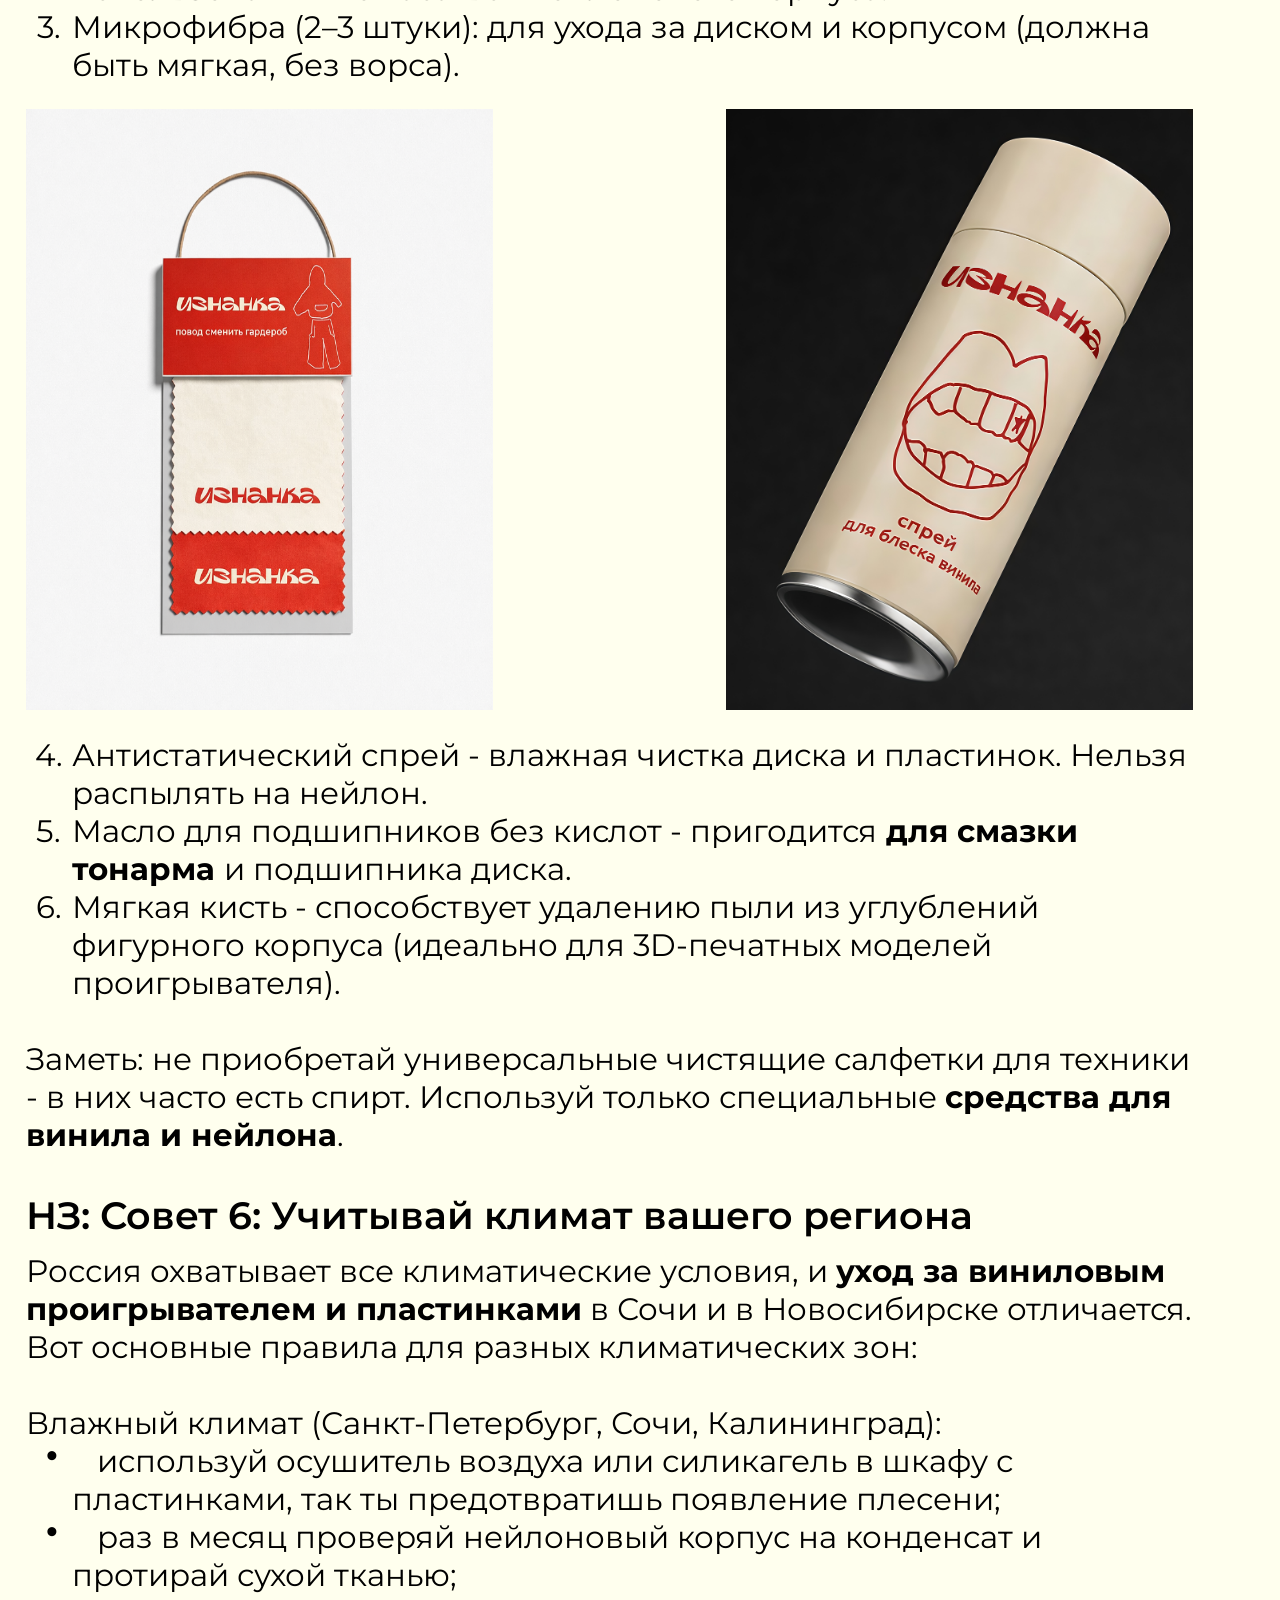
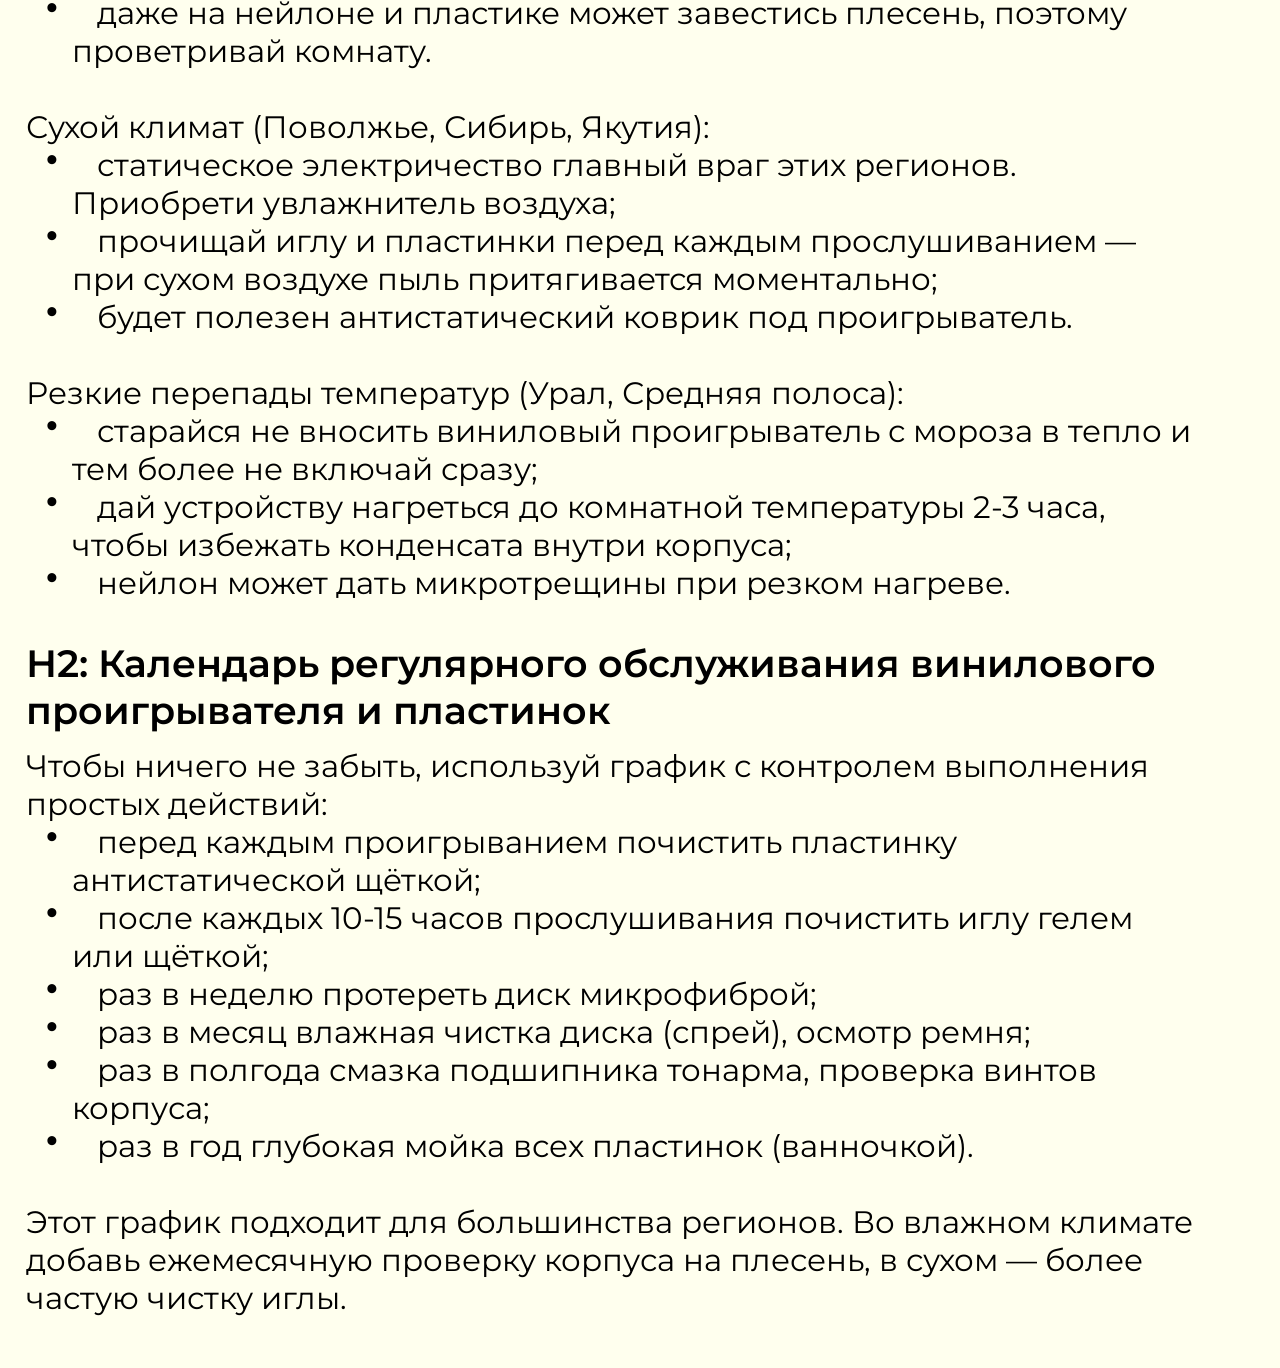
==== commit 2dc98a00: "add articles menu" ====
--- a/6-sovetov-kak-uhazhivatь-za-vinilovym-proigryvatelem-i-plastinkami.html
+++ b/6-sovetov-kak-uhazhivatь-za-vinilovym-proigryvatelem-i-plastinkami.html
@@ -4,7 +4,7 @@
 <head>
   <meta charset="UTF-8">
   <meta name="viewport" content="width=device-width, initial-scale=1.0">
-  <title>Страница не найдена</title>
+  <title>6 советов как ухаживать за виниловым проигрывателем и пластинками</title>
   <link rel="stylesheet" href="assets/styles/articles.css">
 
 </head>
@@ -33,7 +33,7 @@
 
   <article class="container">
     <h1 class="subtitle">
-      H1: 6 советов <strong>ухаживать за виниловым проигрывателем и пластинками</strong>
+      H1: 6 советов <strong> как ухаживать за виниловым проигрывателем и пластинками</strong>
     </h1>
     <div class="text-content">
       <p>Купил фигурный проигрыватель с корпусом из нейлона, но боишься повредить необычную поверхность при уборке? Не
@@ -212,6 +212,7 @@
       Этот график подходит для большинства регионов.  Во влажном климате добавь ежемесячную проверку корпуса на плесень, в сухом — более частую чистку иглы. 
     </div>
   </article>
+    <script src="assets/js/header_app.js"></script>
 
 </body>
 
--- a/assets/styles/articles.css
+++ b/assets/styles/articles.css
@@ -41,6 +41,134 @@
     /* Защита от горизонтального скролла */
 }
 
+
+/* ================= SIDE MENU ================= */
+/* Стили для бокового меню */
+.side-menu {
+    position: fixed;
+    top: 0;
+    left: -100%; /* Прячем за левым краем */
+    width: 300px;
+    height: 100%;
+    color: #C70709;
+    background-color: #FFFFEE; /* Или черный, как на скрине */
+    z-index: 1001;
+    transition: left 0.4s cubic-bezier(0.4, 0, 0.2, 1);
+    padding: 40px 25px;
+    display: flex;
+    flex-direction: column;
+}
+
+.side-menu.open {
+    left: 0;
+}
+
+.menu-overlay {
+    position: fixed;
+    top: 0;
+    left: 0;
+    width: 100%;
+    height: 100%;
+    background: rgba(0, 0, 0, 0.5);
+    backdrop-filter: blur(2px);
+    z-index: 1000;
+    display: none;
+    opacity: 0;
+    transition: opacity 0.3s;
+}
+
+.menu-overlay.active {
+    display: block;
+    opacity: 1;
+}
+
+.menu-close-btn {
+    background: none;
+    border: none;
+    font-size: 40px;
+    cursor: pointer;
+    align-self: flex-start;
+    margin-bottom: 50px;
+}
+
+
+.menu-link {
+    color: #C70709;
+    text-decoration: none;
+    font-size: 25px;
+    font-weight: 600;
+    transition: opacity 0.2s;
+}
+
+.menu-link:hover {
+    opacity: 0.7;
+}
+
+/* Чтобы скрыть скролл при открытом меню */
+body.no-scroll {
+    overflow: hidden;
+}
+
+
+/* ================= MOBILE MENU ================= */
+/* Мобильное меню */
+.mobile-side-menu {
+    position: fixed;
+    top: 0;
+    left: -100%; /* Спрятано слева */
+    width: 100%; /* Не на весь экран, чтобы был виден оверлей */
+    height: 100%;
+    background-color: #FFFFEE;
+    z-index: 2000;
+    transition: transform 0.4s cubic-bezier(0.77,0.2,0.05,1.0);
+}
+
+.mobile-side-menu.active {
+    transform: translateX(100%);
+}
+
+
+.mobile-menu-inner {
+    display: flex;
+    flex-direction: column;
+    height: 100%;
+    padding: 30px 20px;
+}
+
+.mobile-menu-close {
+    background: none;
+    border: none;
+    padding: 10px;
+    cursor: pointer;
+}
+
+.mobile-menu-nav {
+    display: flex;
+    flex-direction: column;
+    gap: 25px;
+    margin-top: 60px;
+}
+
+
+.menu-nav {
+    display: flex;
+    flex-direction: column;
+    gap: 30px;
+}
+
+.mob-link {
+    color: #C70709;
+    text-decoration: none;
+    font-size: 40px;
+    letter-spacing: 1px;
+}
+
+.mobile-menu-footer {
+    margin-top: auto;
+    color: rgba(255, 255, 255, 0.6);
+    font-size: 14px;
+    text-transform: uppercase;
+}
 
 
 /* ================= HEADER ================= */
@@ -91,6 +219,132 @@
     cursor: pointer;
 }
 
+
+/* ================= CART ================= */
+/* Окно корзины */
+.cart-modal {
+    position: fixed;
+    top: 50%;
+    left: 50%;
+    transform: translate(-50%, -50%) scale(0.9); /* Начальное состояние чуть меньше */
+    width: 90%;
+    max-width: 500px;
+    background-color: #FFFFEE;
+    border-radius: 2vw;
+    z-index: 2001;
+    padding: 30px;
+    opacity: 0;
+    visibility: hidden;
+    transition: all 0.4s cubic-bezier(0.4, 0, 0.2, 1);
+}
+
+.cart-modal.active {
+    opacity: 1;
+    visibility: visible;
+    transform: translate(-50%, -50%) scale(1);
+}
+
+/* Шапка корзины */
+.cart-header {
+    display: flex;
+    justify-content: space-between;
+    align-items: center;
+    margin-bottom: 20px;
+    border-bottom: 2px solid #C70709;
+    padding-bottom: 10px;
+}
+
+.cart-title {
+    color: #C70709;
+    font-size: 24px;
+    text-transform: uppercase;
+    margin: 0;
+}
+
+.cart-close-btn {
+    background: none;
+    border: none;
+    color: #C70709;
+    font-size: 40px;
+    cursor: pointer;
+    line-height: 1;
+}
+
+/* Список товаров */
+.cart-item {
+    display: flex;
+    align-items: center;
+    gap: 15px;
+    margin-bottom: 15px;
+}
+
+.cart-item-img {
+    width: 60px;
+    height: 60px;
+    object-fit: cover;
+    background: #eee;
+}
+
+.cart-item-info {
+    display: flex;
+    flex-direction: column;
+    flex-grow: 1;
+}
+
+.cart-item-name {
+    color: #C70709;
+    font-weight: bold;
+    text-transform: lowercase;
+}
+
+.cart-item-price {
+    color: #C70709;
+}
+
+.cart-item-remove {
+    background: none;
+    border: none;
+    color: #C70709;
+    font-size: 20px;
+    cursor: pointer;
+}
+
+/* Футер корзины */
+.cart-footer {
+    margin-top: 20px;
+    border-top: 2px solid #C70709;
+    padding-top: 20px;
+}
+
+.cart-total {
+    display: flex;
+    justify-content: space-between;
+    color: #C70709;
+    font-weight: bold;
+    font-size: 20px;
+    margin-bottom: 20px;
+}
+
+.cart-checkout-btn {
+    width: 100%;
+    background-color: #C70709;
+    color: #FFFFEE;
+    border: none;
+    padding: 15px;
+    font-size: 18px;
+    text-transform: uppercase;
+    cursor: pointer;
+    transition: 0.3s;
+}
+
+.cart-checkout-btn:hover {
+    background-color: #000;
+}
+
+
+
+
+
 /* CONTENT */
 .container {
     width: 100%;
@@ -109,14 +363,14 @@
 
 .subtitle {
     width: 95%;
-    font-size: clamp(28px, 3vw, 48px);
+    font-size: clamp(26px, 3vw, 60px);
     font-weight: 600;
     margin: 1vw 0;
 }
 
 .text-content {
     width: 95%;
-    font-size: 40px;
+    font-size: clamp(22px, 2.4vw, 55px);
     font-weight: 500;
     margin-bottom: 2vw;
 }
@@ -204,4 +458,55 @@
 img {
     width: 40%;
     margin: 2vw 0;
+}
+
+
+
+
+@media (max-width: 768px) {
+
+}
+
+
+.articles{
+height: 80vh;
+width: 100%;
+  display: flex;
+  flex-direction: column;
+  justify-content: space-around;
+}
+.articles-row{
+    width: 100%;
+    display: flex;
+    justify-content: space-around;
+    align-items: center;
+    height: 45%;
+}
+
+.articles-item{
+    width: 30%;
+    height: 100%;
+    display: flex;
+    flex-direction: column;
+    align-items: center;
+    text-decoration: none;
+    color: #000;
+    font-weight: 600;
+    font-size: clamp(10px, 1.4vw, 55px);
+    text-align: center;
+    transition: transform 0.4s ease;
+}
+.articles-item:hover{
+    transform: scale(1.1);
+}
+.articles-item img{
+    width: 70%;
+    height: 16vw;
+    border-radius: 2vw;
+    object-fit: cover;
+    margin-bottom: 1vw;
+}
+.articles-item p{
+    height: 20%;
+    width: 100%;
 }
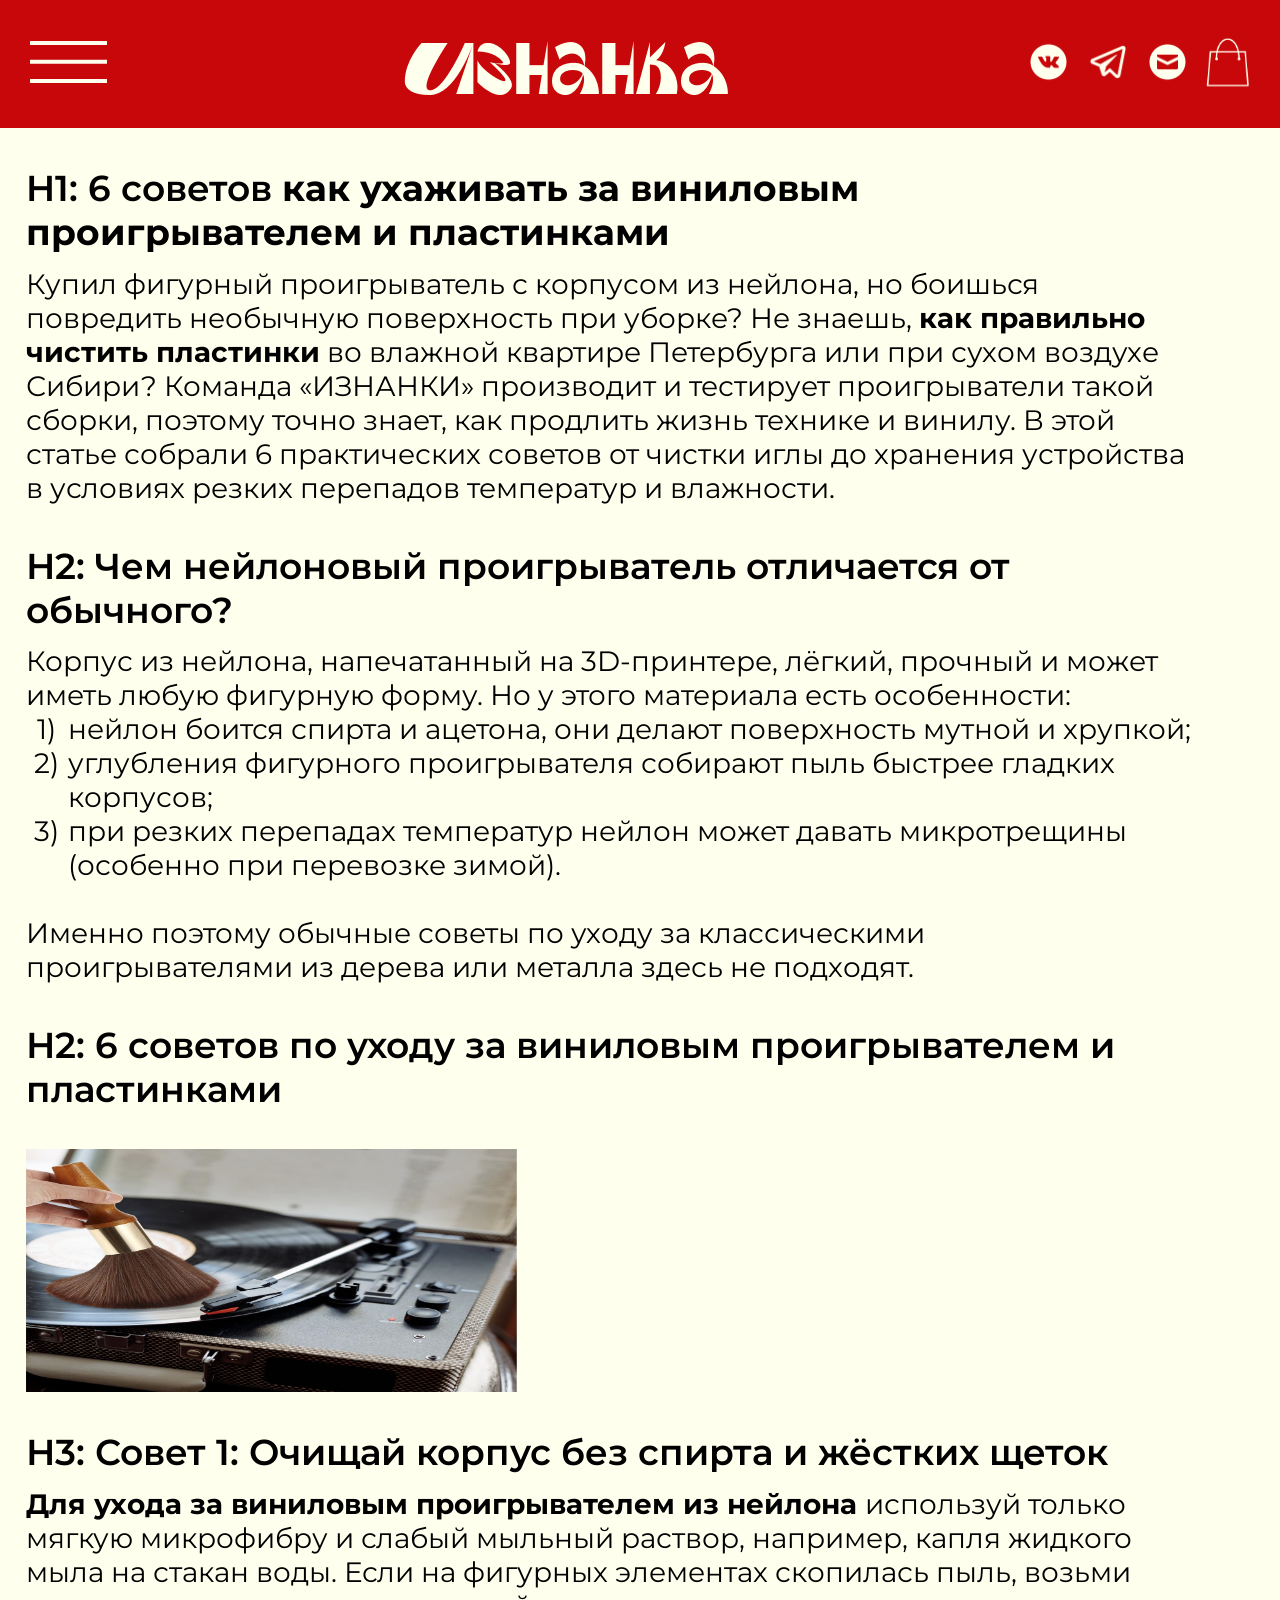
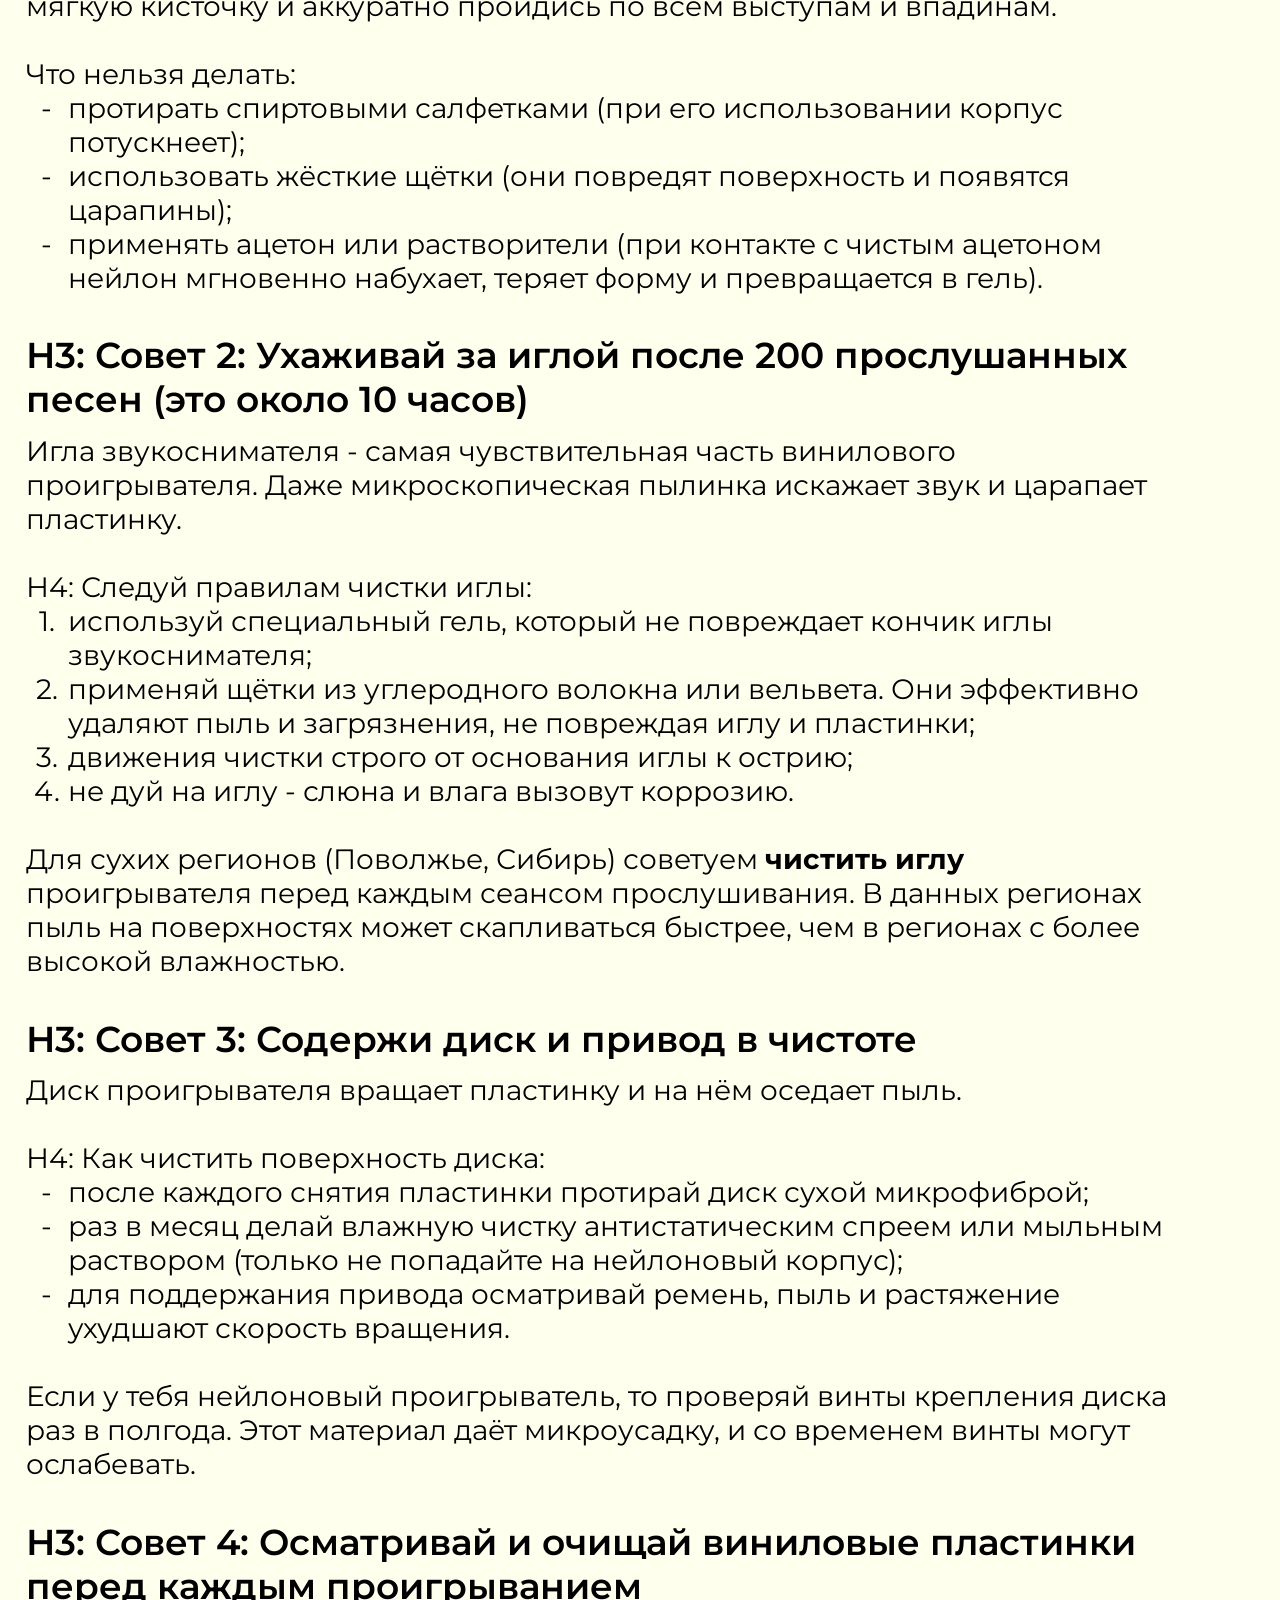
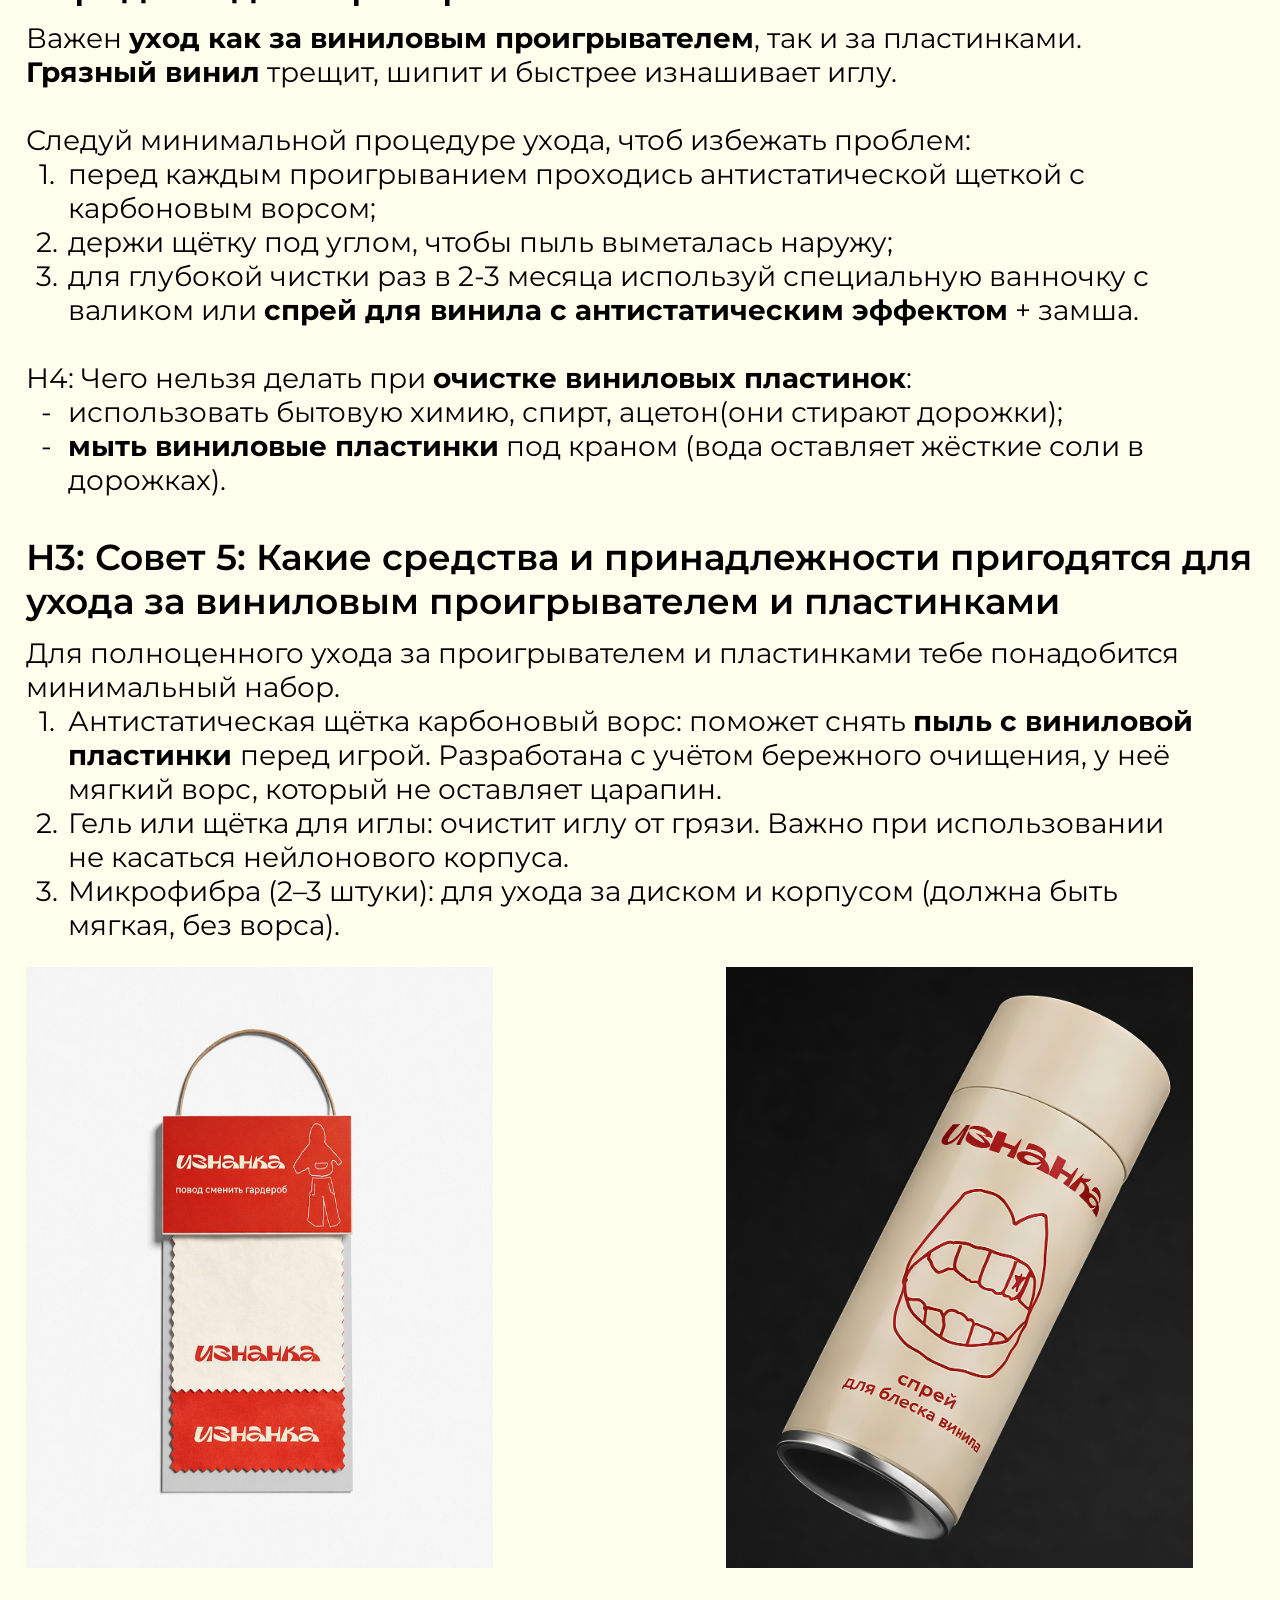
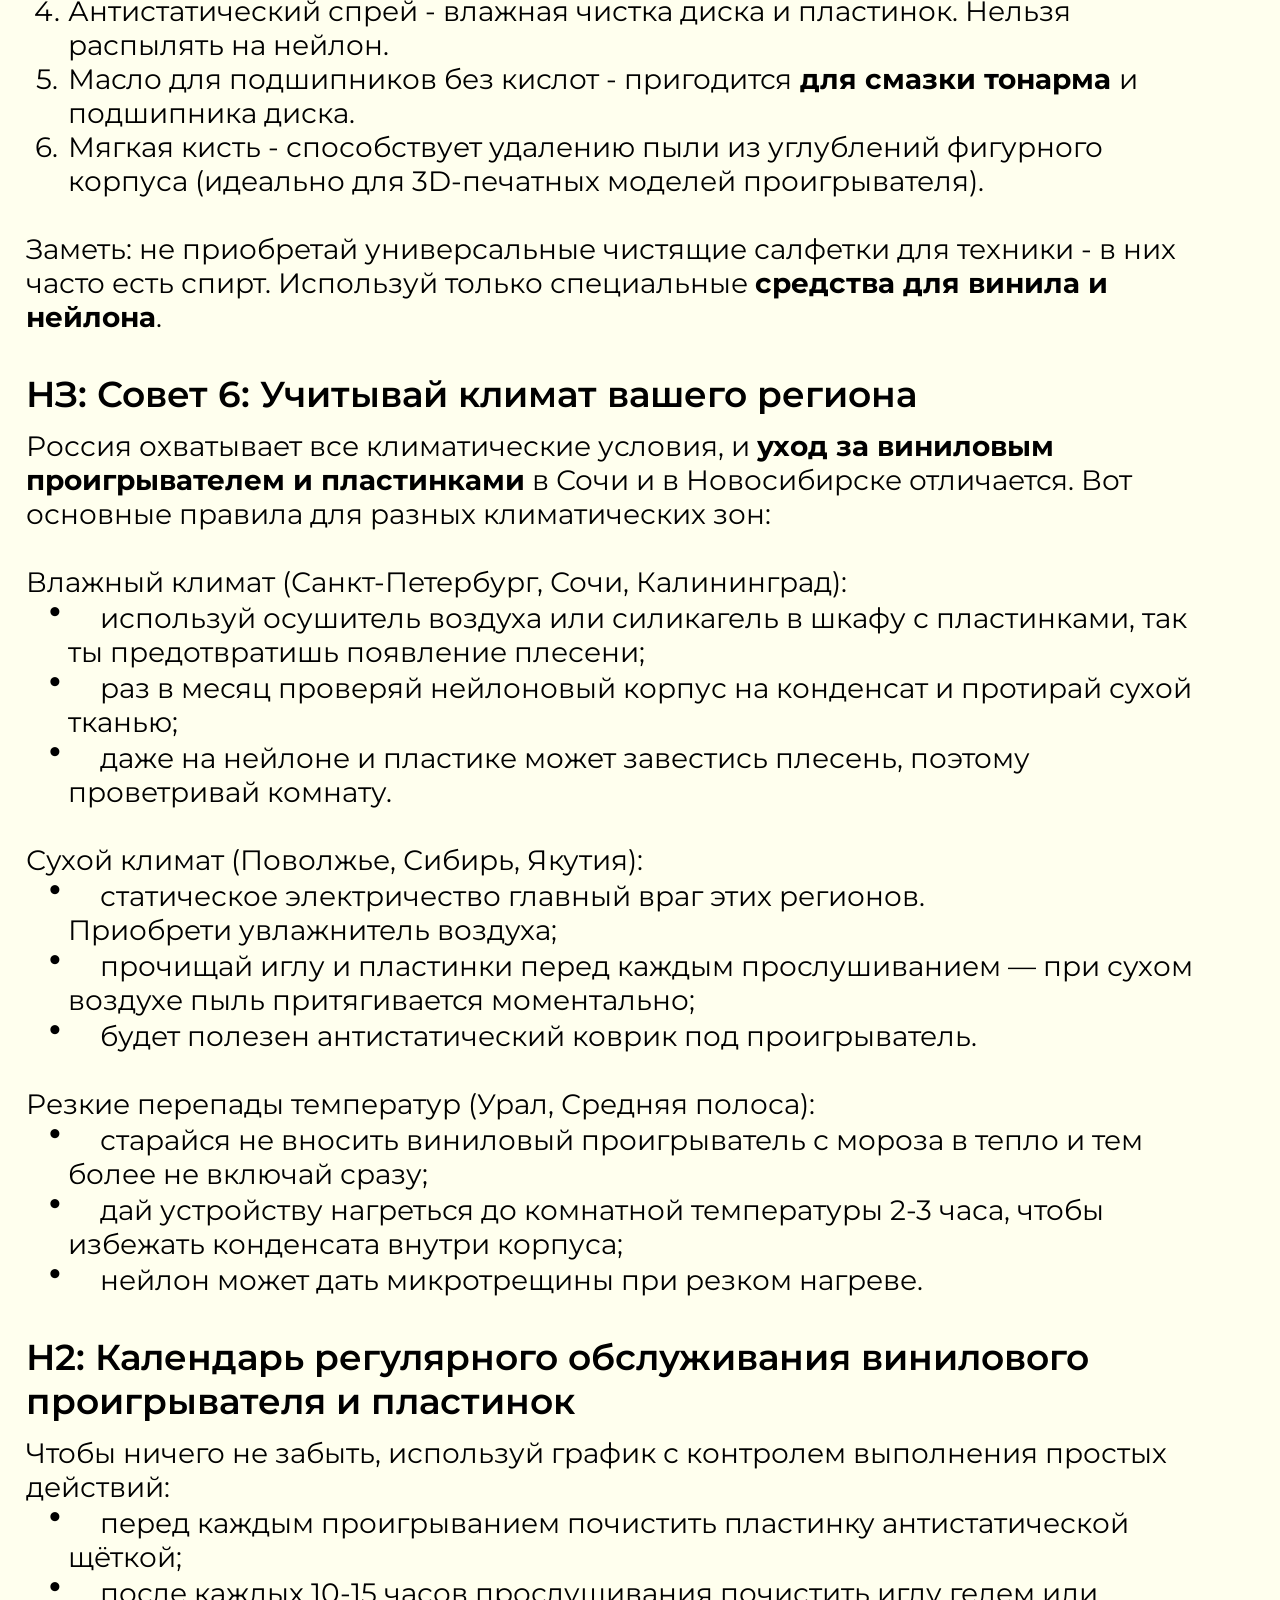
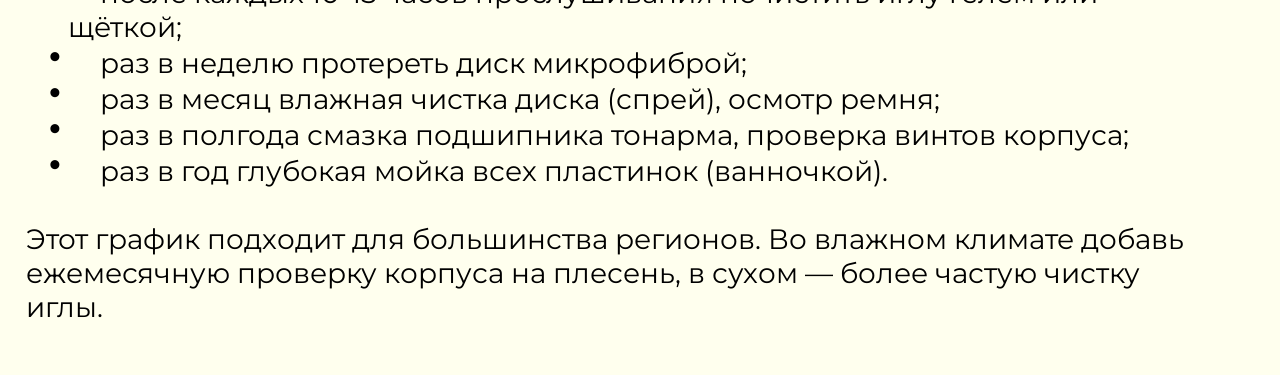
==== commit 367df69e: "sfd" ====
--- a/6-sovetov-kak-uhazhivatь-za-vinilovym-proigryvatelem-i-plastinkami.html
+++ b/6-sovetov-kak-uhazhivatь-za-vinilovym-proigryvatelem-i-plastinkami.html
@@ -10,6 +10,40 @@
 </head>
 
 <body>
+    <div class="mobile-side-menu mobile" id="mobileMenu">
+    <div class="mobile-menu-inner">
+      <div class="mobile-menu-header">
+        <button class="menu-close-btn" id="closeMobileMenu">&times;</button>
+      </div>
+      <nav class="mobile-menu-nav">
+        <a id="who-is-mobile" href="index.html" class="menu-link">кто мы? чё мы?</a>
+        <a id="na-mobile" href="index.html" class="menu-link">на, подгон</a>
+        <a id="delivery-mobile" href="index.html" class="menu-link">доставка</a>
+        <a id="cont-mobile" href="index.html" class="menu-link">обратка, ок</a>
+        <a id="question-mobile" href="index.html" class="menu-link">вот в чем вопрос</a>
+                <a id="articles-mobile" href="articles.html" class="menu-link">тексты</a>
+
+      </nav>
+      <div class="mobile-menu-footer">
+        <p>Изнанка — твой звук</p>
+      </div>
+    </div>
+  </div>
+
+  <div class="side-menu" id="sideMenu">
+    <div class="menu-header">
+      <button class="menu-close-btn" id="closeMenu">&times;</button>
+    </div>
+    <nav class="menu-nav">
+      <a id="who-is" href="index.html" class="menu-link">кто мы? чё мы?</a>
+      <a id="na" href="index.html" class="menu-link">на, подгон</a>
+      <a id="delivery" href="index.html" class="menu-link">доставка</a>
+      <a id="cont" href="index.html" class="menu-link">обратка, ок</a>
+      <a id="question" href="index.html" class="menu-link">вот в чем вопрос</a>
+      <a id="articles" href="articles.html" class="menu-link">тексты</a>
+
+    </nav>
+  </div>
   <header>
     <div class="header visible" id="header">
       <div class="header-left">
@@ -212,6 +246,38 @@
       Этот график подходит для большинства регионов.  Во влажном климате добавь ежемесячную проверку корпуса на плесень, в сухом — более частую чистку иглы. 
     </div>
   </article>
+  <div class="menu-overlay" id="menuOverlay"></div>
+  <div class="menu-overlay" id="menuMobileOverlay"></div>
+  <div class="menu-overlay" id="cartOverlay"></div>
+    <div class="cart-modal" id="cartModal">
+    <div class="cart-header">
+      <h2 class="cart-title">корзина</h2>
+      <button class="cart-close-btn" id="closeCart">&times;</button>
+    </div>
+
+    <div class="cart-content">
+      <!-- Пример товара -->
+      <div class="cart-item">
+        <img src="/assets/media/player.png" alt="" class="cart-item-img">
+        <div class="cart-item-info">
+          <span class="cart-item-name">проигрыватель «изнанка»</span>
+          <span class="cart-item-price">15 000 ₽</span>
+        </div>
+        <button class="cart-item-remove">&times;</button>
+      </div>
+
+      <!-- Если корзина пуста -->
+      <!-- <p class="empty-msg">пока пусто, навали стиля!</p> -->
+    </div>
+
+    <div class="cart-footer">
+      <div class="cart-total">
+        <span>итого:</span>
+        <span>15 000 ₽</span>
+      </div>
+      <button class="cart-checkout-btn">оформить подгон</button>
+    </div>
+  </div>
     <script src="assets/js/header_app.js"></script>
 
 </body>
--- a/assets/styles/articles.css
+++ b/assets/styles/articles.css
@@ -1,3 +1,9 @@
+@font-face {
+    font-family: 'A24';
+    src: url("../fonts/A24-Regular.otf") format('opentype');
+    font-display: swap;
+}
+
 @font-face {
     font-family: 'Montserrat';
     src: url("../fonts/Montserrat-Regular.ttf") format('truetype');
@@ -363,14 +369,14 @@
 
 .subtitle {
     width: 95%;
-    font-size: clamp(26px, 3vw, 60px);
+    font-size: clamp(19px, 2.8vw, 60px);
     font-weight: 600;
     margin: 1vw 0;
 }
 
 .text-content {
     width: 95%;
-    font-size: clamp(22px, 2.4vw, 55px);
+    font-size: clamp(14px, 2.2vw, 55px);
     font-weight: 500;
     margin-bottom: 2vw;
 }
@@ -402,6 +408,21 @@
     /* Отступ справа */
     text-align: center;
     /* Выравнивание номера по правому краю внутри блока */
+}
+ol.counter-dash li::before{
+    content: "- ";
+}
+ol.counter-dot li::before{
+    content: "• ";
+    
+    font-size: 60px;
+    line-height: 15px;
+}
+ol.counter-num li::before{
+    content: counter(item) ". ";
+}
+ol.counter-num2 li::before{
+    content: counter(item) ") ";
 }
 
 #features-nylon li::before {
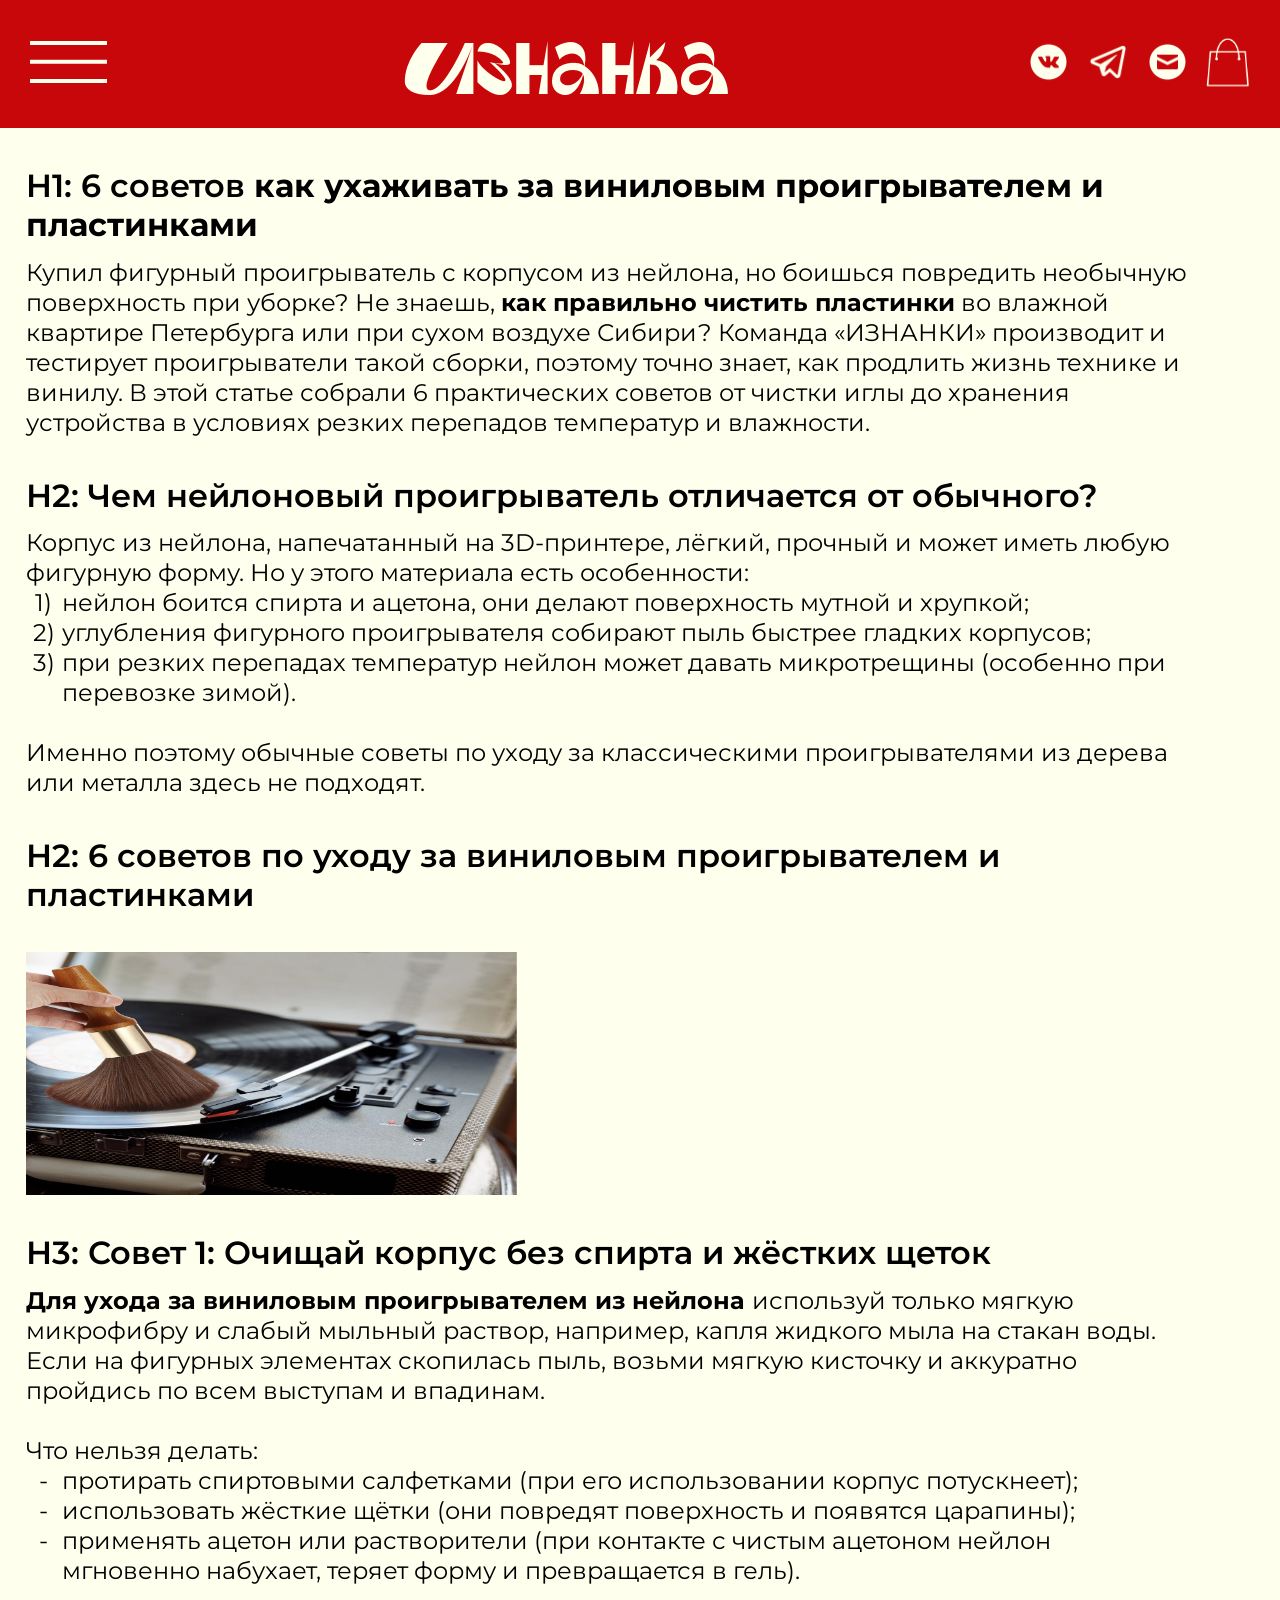
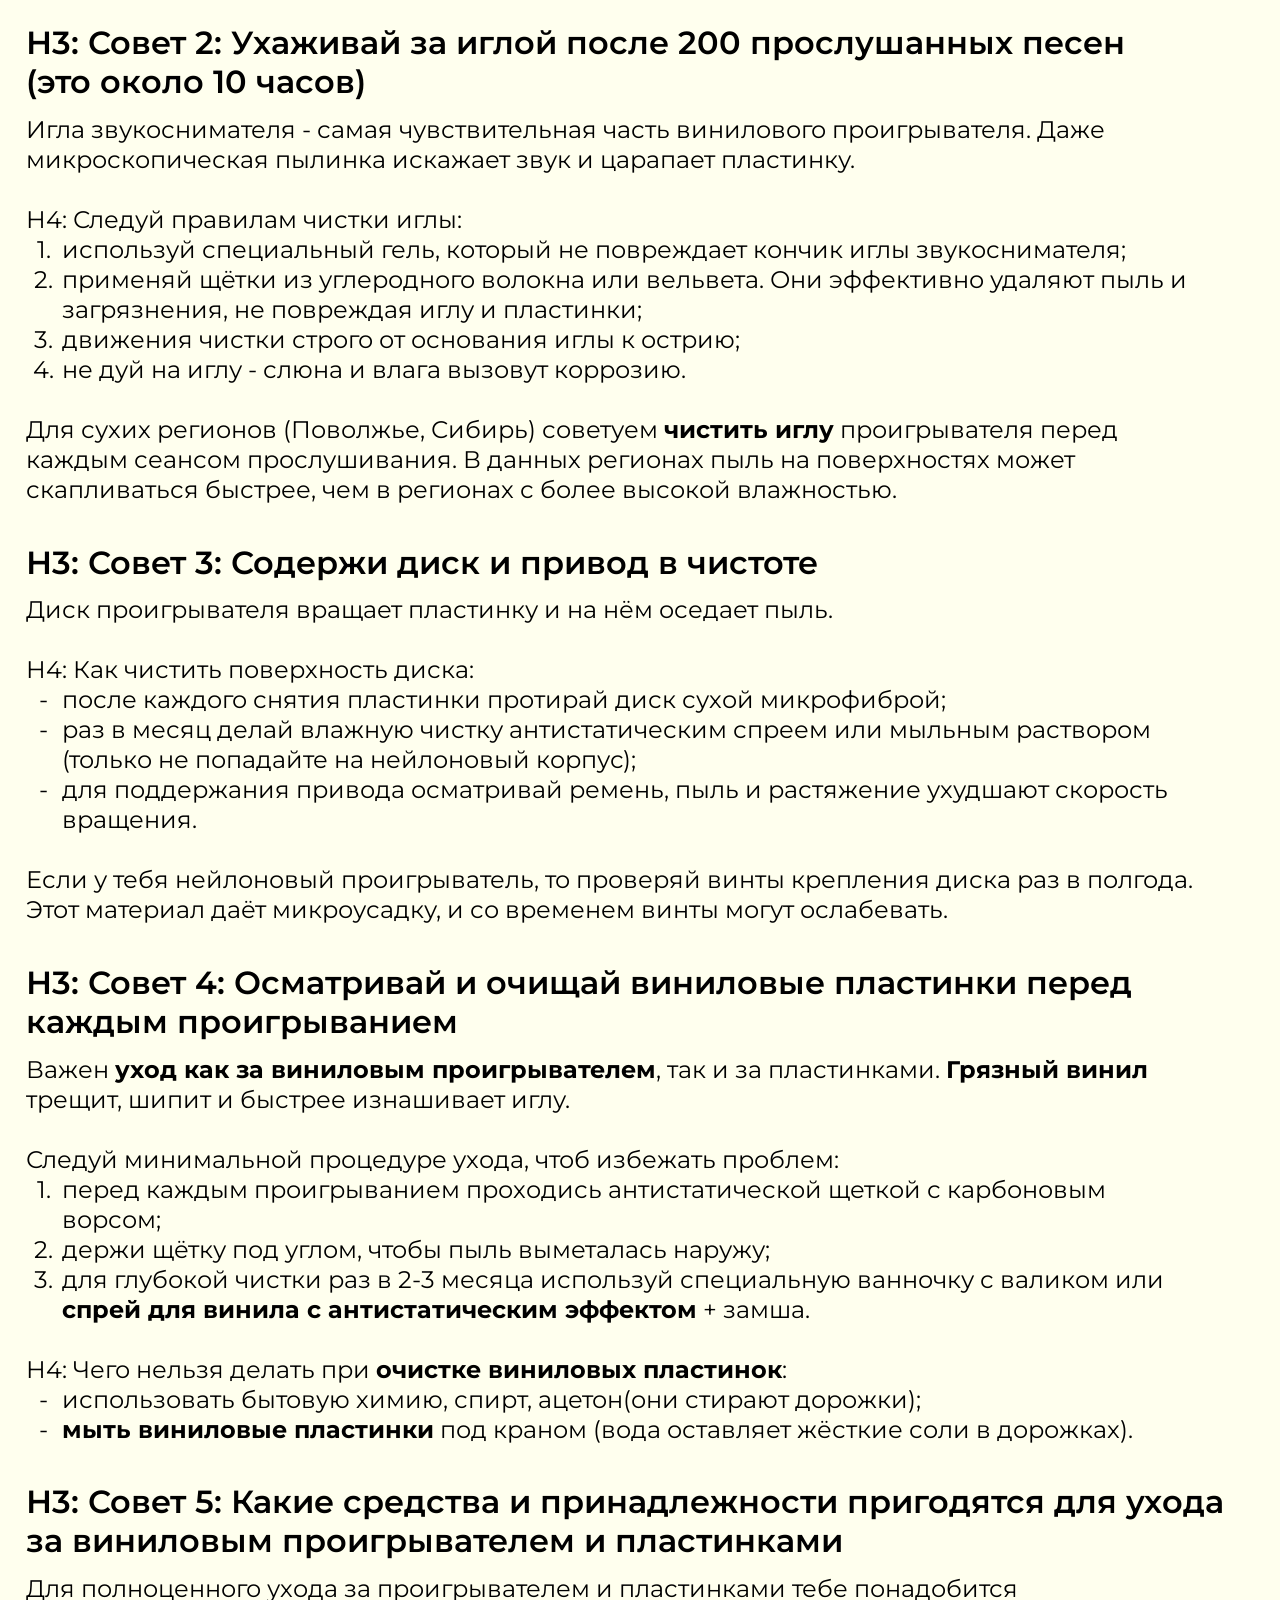
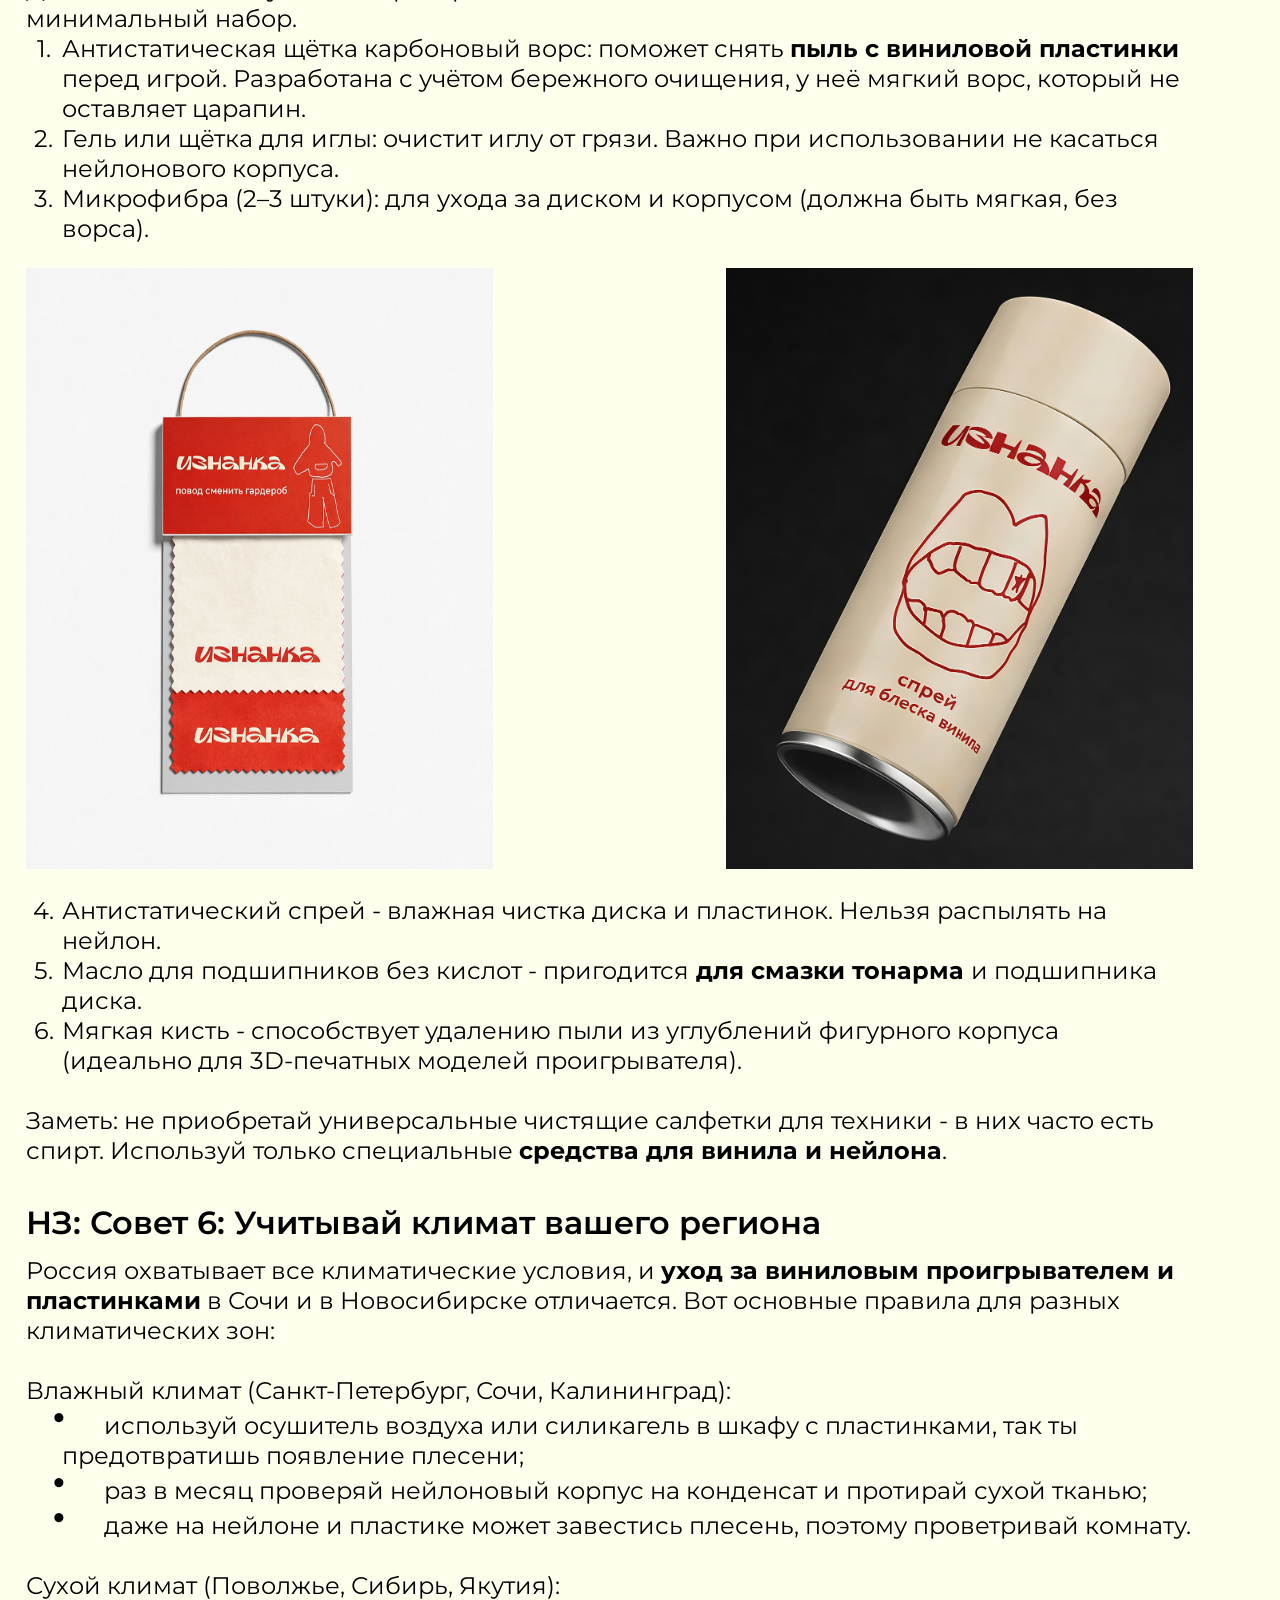
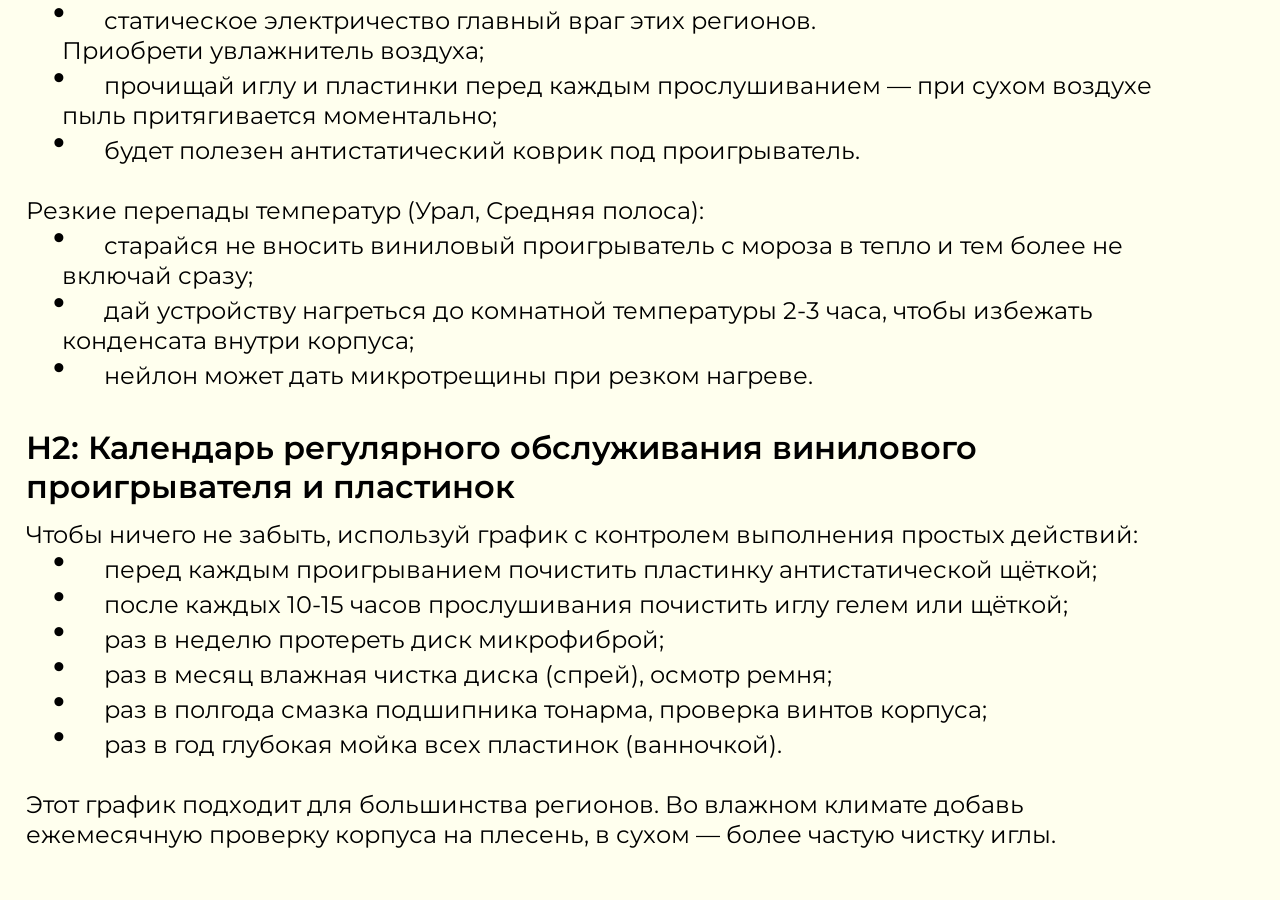
==== commit 29e4e051: "fix bugs" ====
--- a/6-sovetov-kak-uhazhivatь-za-vinilovym-proigryvatelem-i-plastinkami.html
+++ b/6-sovetov-kak-uhazhivatь-za-vinilovym-proigryvatelem-i-plastinkami.html
@@ -17,7 +17,7 @@
       </div>
       <nav class="mobile-menu-nav">
         <a id="who-is-mobile" href="index.html" class="menu-link">кто мы? чё мы?</a>
-        <a id="na-mobile" href="index.html" class="menu-link">на, подгон</a>
+        <a id="na-mobile" href="index.html" class="menu-link">глянуть варики</a>
         <a id="delivery-mobile" href="index.html" class="menu-link">доставка</a>
         <a id="cont-mobile" href="index.html" class="menu-link">обратка, ок</a>
         <a id="question-mobile" href="index.html" class="menu-link">вот в чем вопрос</a>
@@ -36,7 +36,7 @@
     </div>
     <nav class="menu-nav">
       <a id="who-is" href="index.html" class="menu-link">кто мы? чё мы?</a>
-      <a id="na" href="index.html" class="menu-link">на, подгон</a>
+      <a id="na" href="index.html" class="menu-link">глянуть варики</a>
       <a id="delivery" href="index.html" class="menu-link">доставка</a>
       <a id="cont" href="index.html" class="menu-link">обратка, ок</a>
       <a id="question" href="index.html" class="menu-link">вот в чем вопрос</a>
--- a/assets/styles/articles.css
+++ b/assets/styles/articles.css
@@ -38,6 +38,11 @@
     box-sizing: border-box;
 }
 
+
+.desktop {
+    display: block;
+}
+
 body {
     font-family: 'Montserrat', sans-serif;
     font-weight: 500;
@@ -53,11 +58,13 @@
 .side-menu {
     position: fixed;
     top: 0;
-    left: -100%; /* Прячем за левым краем */
+    left: -100%;
+    /* Прячем за левым краем */
     width: 300px;
     height: 100%;
     color: #C70709;
-    background-color: #FFFFEE; /* Или черный, как на скрине */
+    background-color: #FFFFEE;
+    /* Или черный, как на скрине */
     z-index: 1001;
     transition: left 0.4s cubic-bezier(0.4, 0, 0.2, 1);
     padding: 40px 25px;
@@ -121,12 +128,14 @@
 .mobile-side-menu {
     position: fixed;
     top: 0;
-    left: -100%; /* Спрятано слева */
-    width: 100%; /* Не на весь экран, чтобы был виден оверлей */
+    left: -100%;
+    /* Спрятано слева */
+    width: 100%;
+    /* Не на весь экран, чтобы был виден оверлей */
     height: 100%;
     background-color: #FFFFEE;
     z-index: 2000;
-    transition: transform 0.4s cubic-bezier(0.77,0.2,0.05,1.0);
+    transition: transform 0.4s cubic-bezier(0.77, 0.2, 0.05, 1.0);
 }
 
 .mobile-side-menu.active {
@@ -232,7 +241,8 @@
     position: fixed;
     top: 50%;
     left: 50%;
-    transform: translate(-50%, -50%) scale(0.9); /* Начальное состояние чуть меньше */
+    transform: translate(-50%, -50%) scale(0.9);
+    /* Начальное состояние чуть меньше */
     width: 90%;
     max-width: 500px;
     background-color: #FFFFEE;
@@ -369,14 +379,14 @@
 
 .subtitle {
     width: 95%;
-    font-size: clamp(19px, 2.8vw, 60px);
+    font-size: clamp(19px, 2.5vw, 60px);
     font-weight: 600;
     margin: 1vw 0;
 }
 
 .text-content {
     width: 95%;
-    font-size: clamp(14px, 2.2vw, 55px);
+    font-size: clamp(14px, 1.9vw, 55px);
     font-weight: 500;
     margin-bottom: 2vw;
 }
@@ -409,19 +419,23 @@
     text-align: center;
     /* Выравнивание номера по правому краю внутри блока */
 }
-ol.counter-dash li::before{
+
+ol.counter-dash li::before {
     content: "- ";
 }
-ol.counter-dot li::before{
+
+ol.counter-dot li::before {
     content: "• ";
-    
+
     font-size: 60px;
     line-height: 15px;
 }
-ol.counter-num li::before{
+
+ol.counter-num li::before {
     content: counter(item) ". ";
 }
-ol.counter-num2 li::before{
+
+ol.counter-num2 li::before {
     content: counter(item) ") ";
 }
 
@@ -469,13 +483,15 @@
     font-size: 60px;
     line-height: 15px;
 }
+
 #climate-wet li,
 #climate-dry li,
 #climate-temp li,
 #final-calendar li {
-        text-indent: -2.7em;
-
-}
+    text-indent: -2.7em;
+
+}
+
 img {
     width: 40%;
     margin: 2vw 0;
@@ -484,19 +500,16 @@
 
 
 
-@media (max-width: 768px) {
-
-}
-
-
-.articles{
-height: 80vh;
-width: 100%;
-  display: flex;
-  flex-direction: column;
-  justify-content: space-around;
-}
-.articles-row{
+.articles {
+    height: 80vh;
+    min-height: 700px;
+    width: 100%;
+    display: flex;
+    flex-direction: column;
+    justify-content: center;
+}
+
+.articles-row {
     width: 100%;
     display: flex;
     justify-content: space-around;
@@ -504,7 +517,7 @@
     height: 45%;
 }
 
-.articles-item{
+.articles-item {
     width: 30%;
     height: 100%;
     display: flex;
@@ -517,17 +530,75 @@
     text-align: center;
     transition: transform 0.4s ease;
 }
-.articles-item:hover{
+
+.articles-item:hover {
     transform: scale(1.1);
 }
-.articles-item img{
+
+.articles-item img {
     width: 70%;
     height: 16vw;
     border-radius: 2vw;
     object-fit: cover;
     margin-bottom: 1vw;
 }
-.articles-item p{
+
+.articles-item p {
     height: 20%;
     width: 100%;
+}
+
+.double-width {
+    width: 130%;
+}
+
+
+.mobile {
+    display: none;
+}
+@media (max-width: 768px) {
+    .desktop {
+        display: none;
+    }
+
+    .mobile {
+        display: block;
+    }
+
+
+    .articles {
+        height: 100vh;
+        justify-content: flex-start;
+    }
+
+    .articles-item {
+        height: 40%;
+    }
+
+    .articles-row {
+        flex-direction: column;
+    }
+
+    .articles-row a {
+        flex-direction: row;
+        width: 100%;
+    }
+
+    .articles-row img {
+        height: 70%;
+        width: 30%;
+        margin: 0 3vw;
+    }
+
+    .articles-row p {
+        width: 60%;
+        font-size: 15px;
+    }
+
+    #climate-wet li::before,
+    #climate-dry li::before,
+    #climate-temp li::before,
+    #final-calendar li::before {
+        font-size: 20px;
+    }
 }
